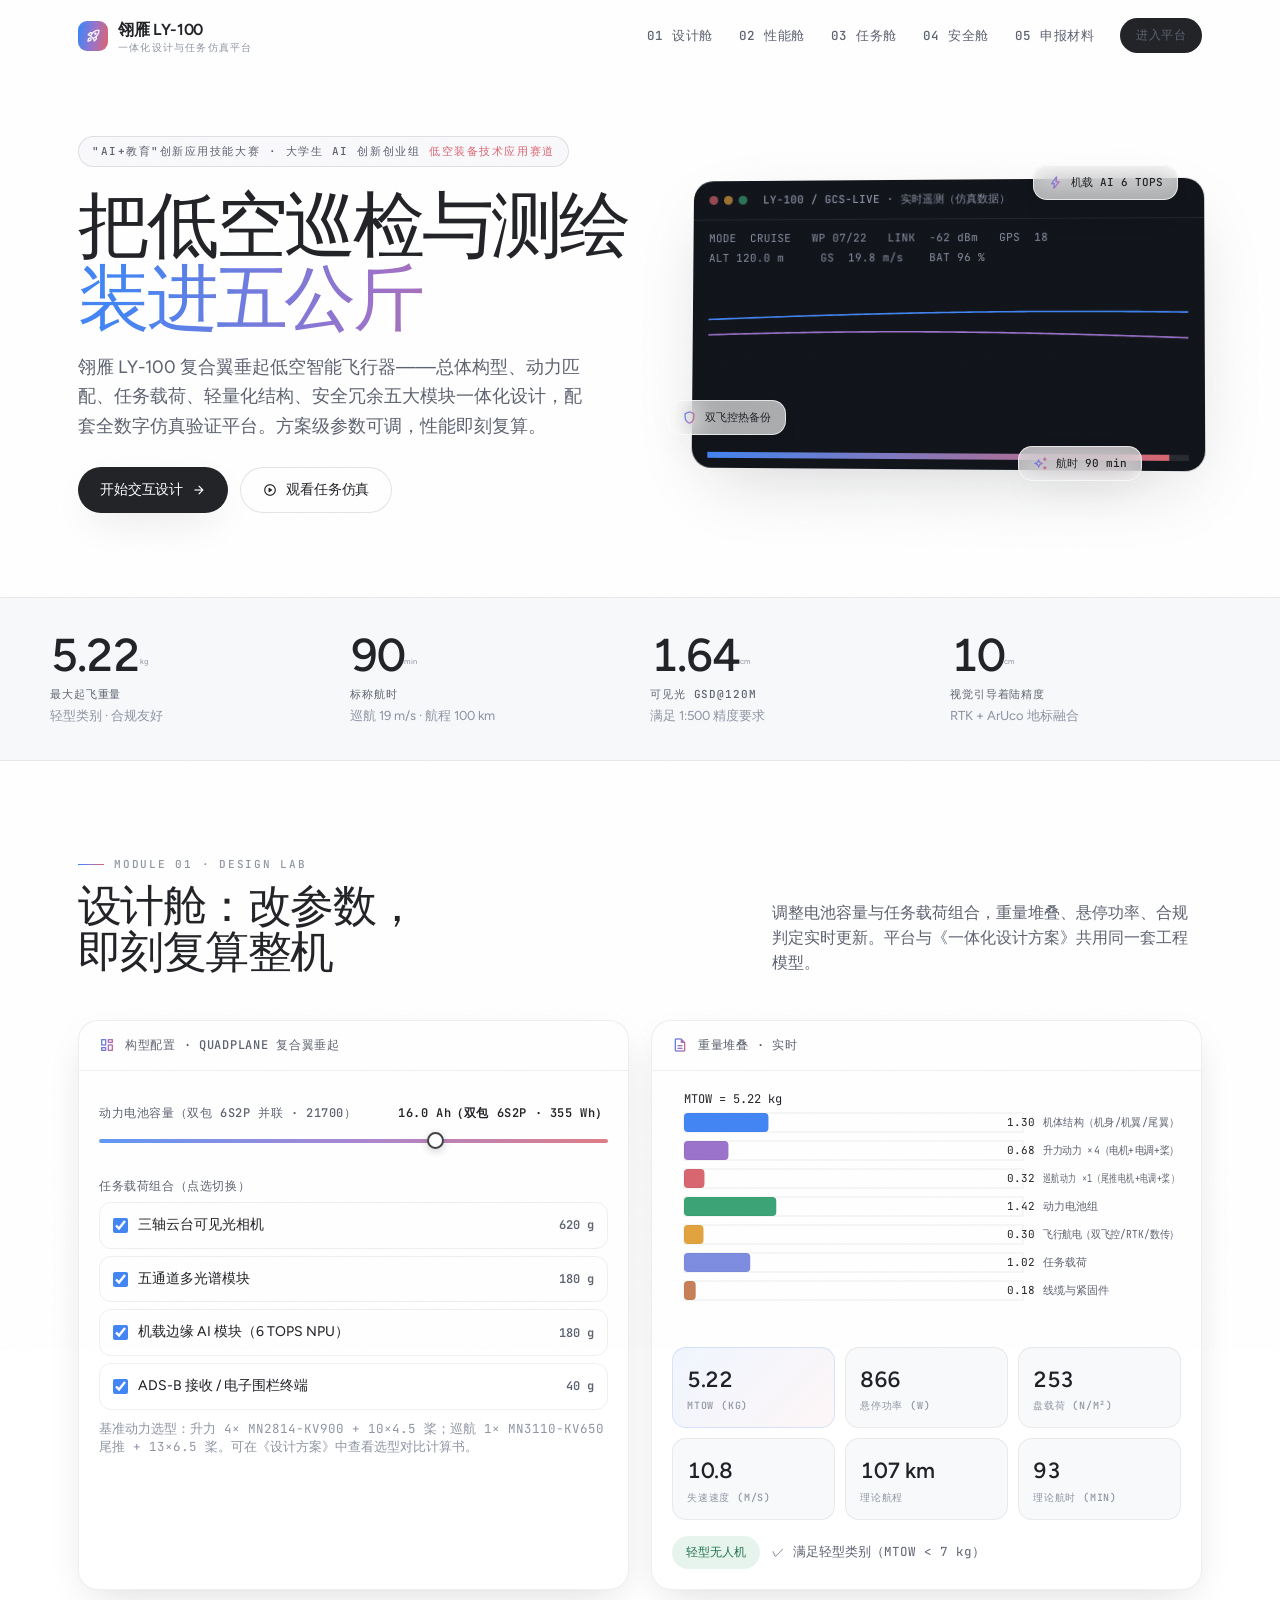
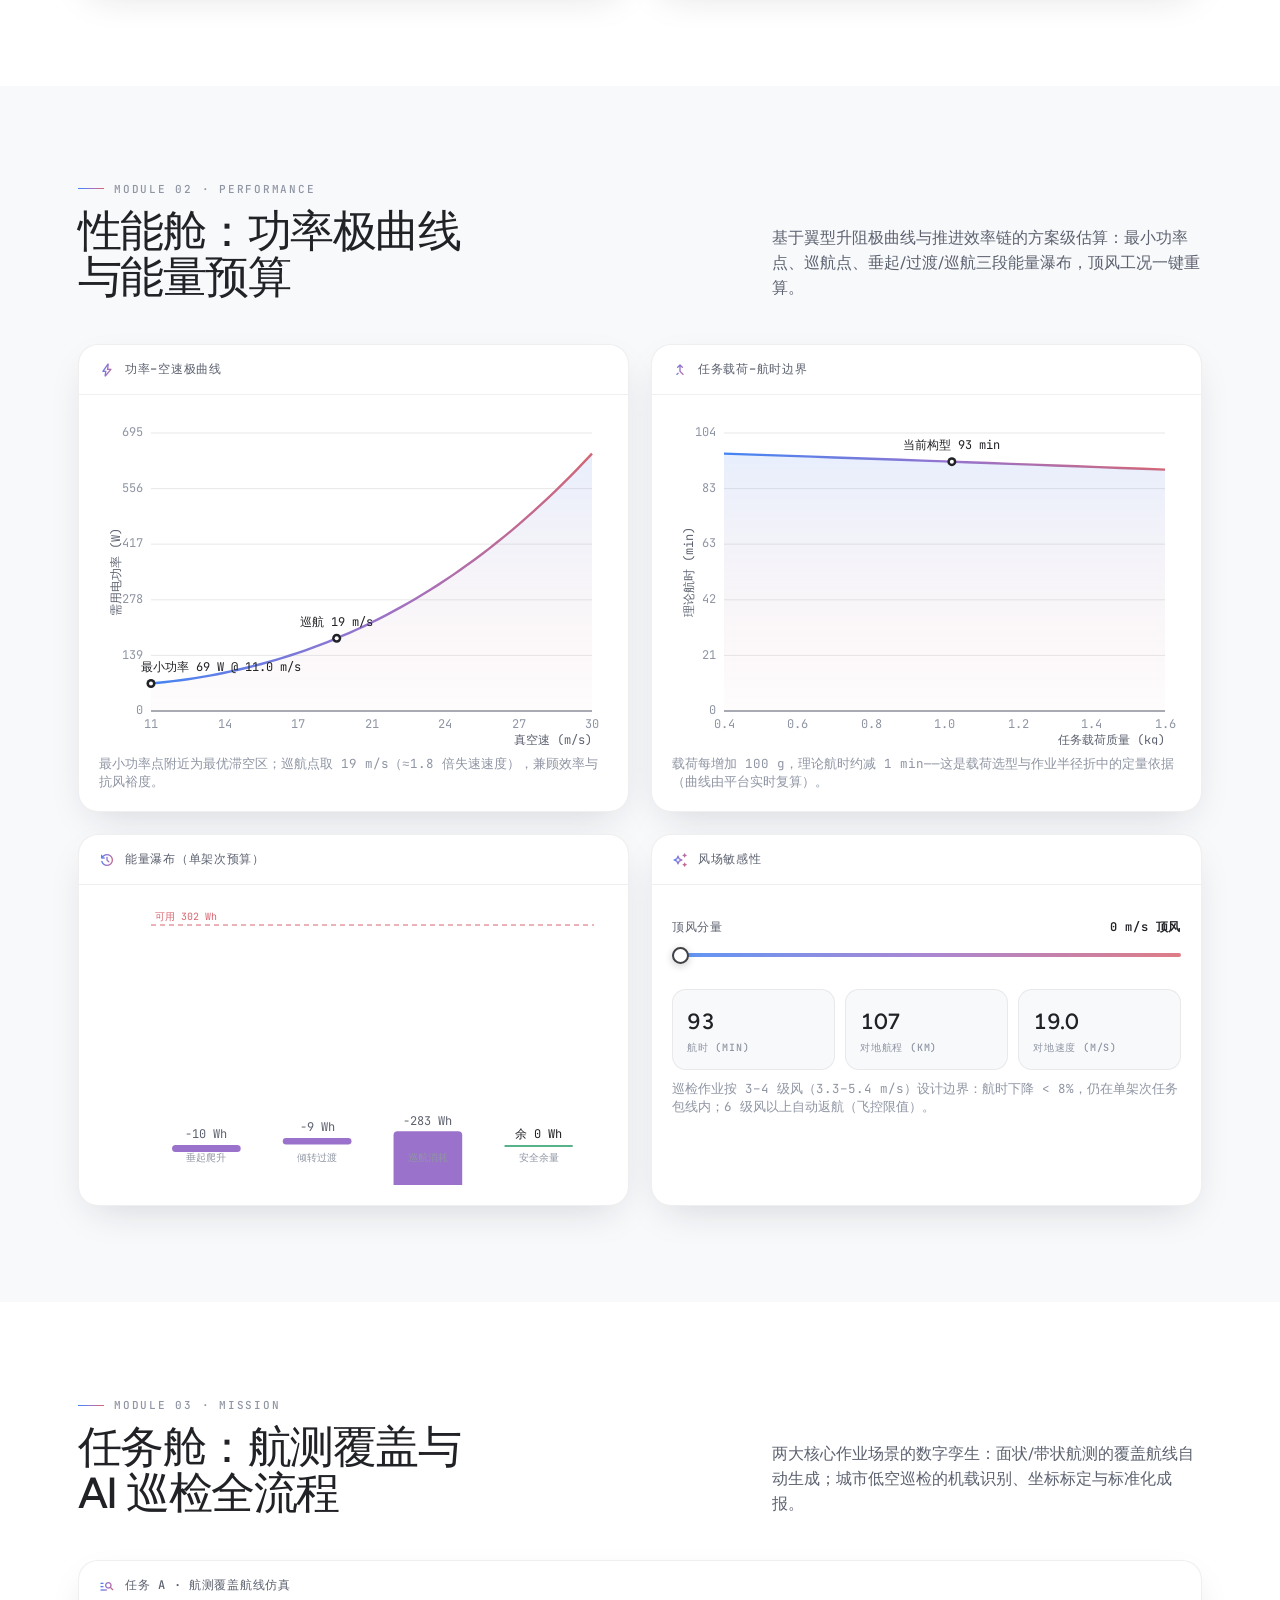
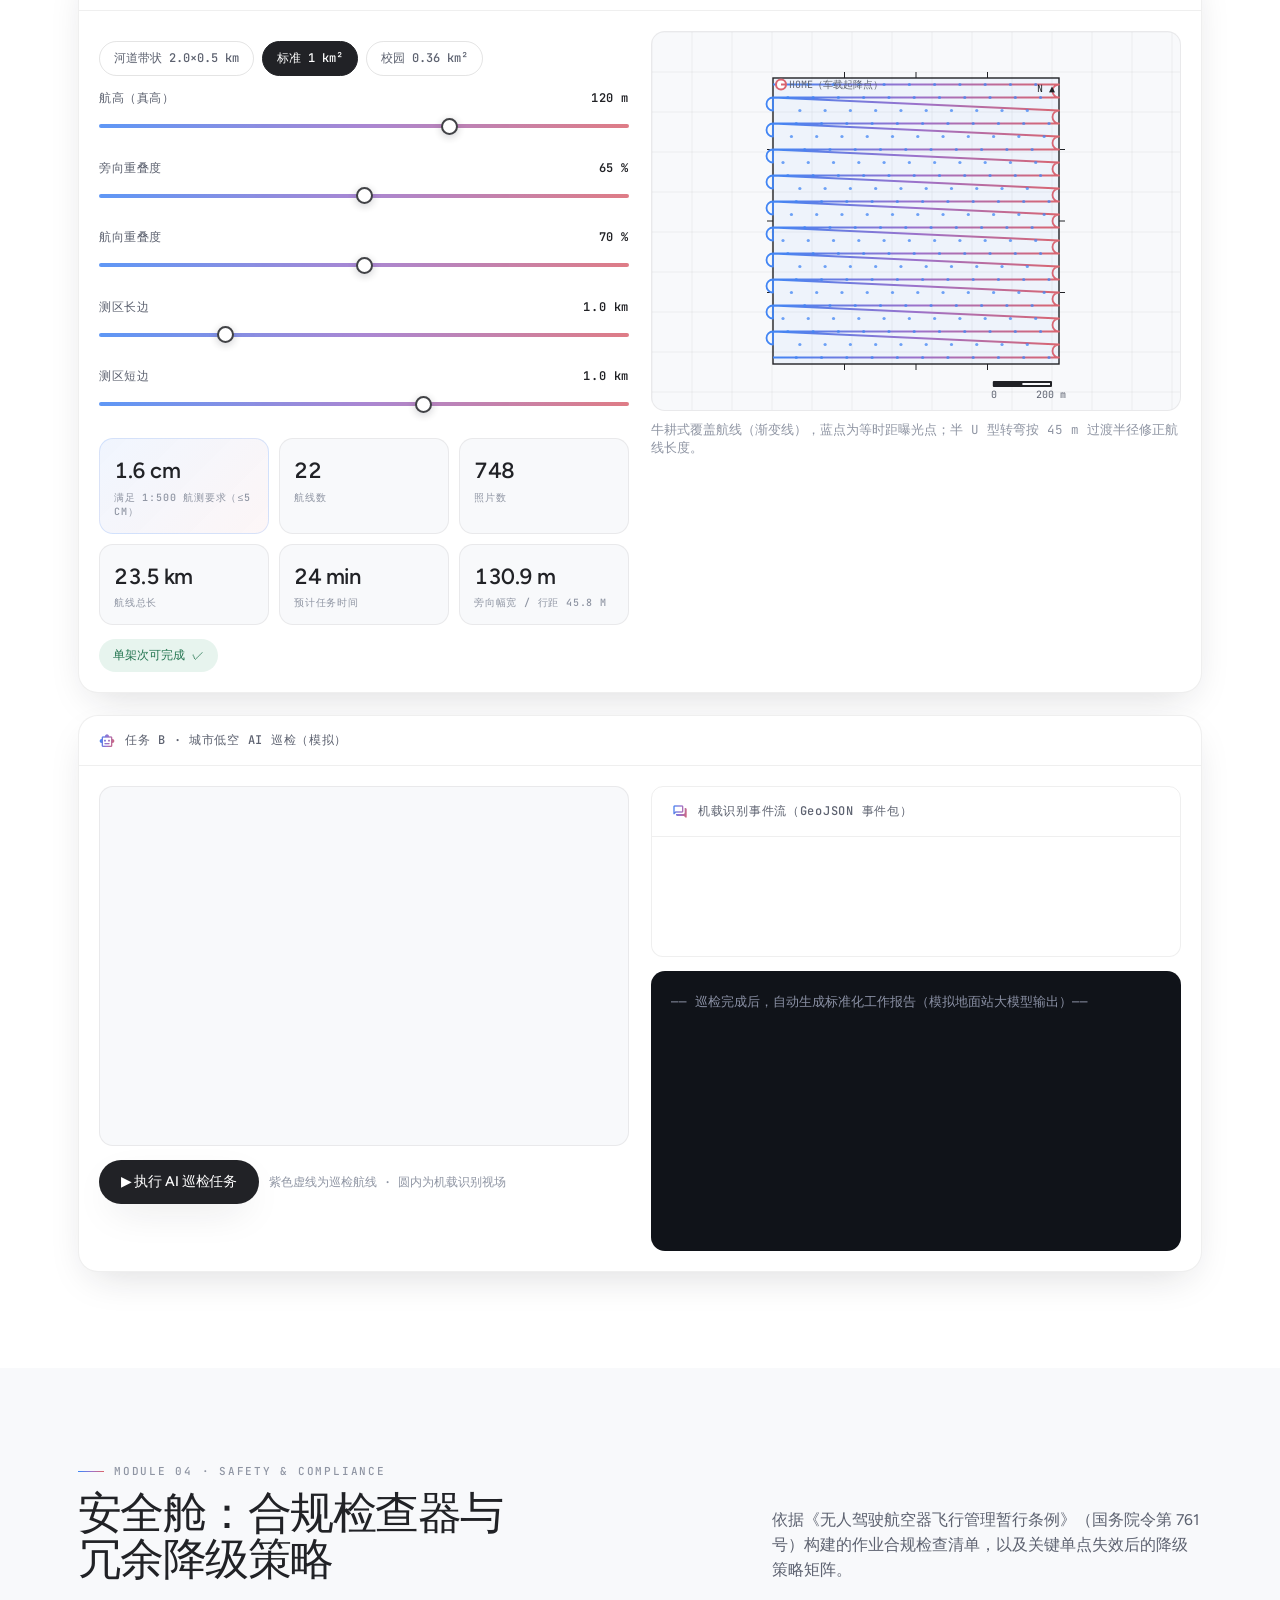
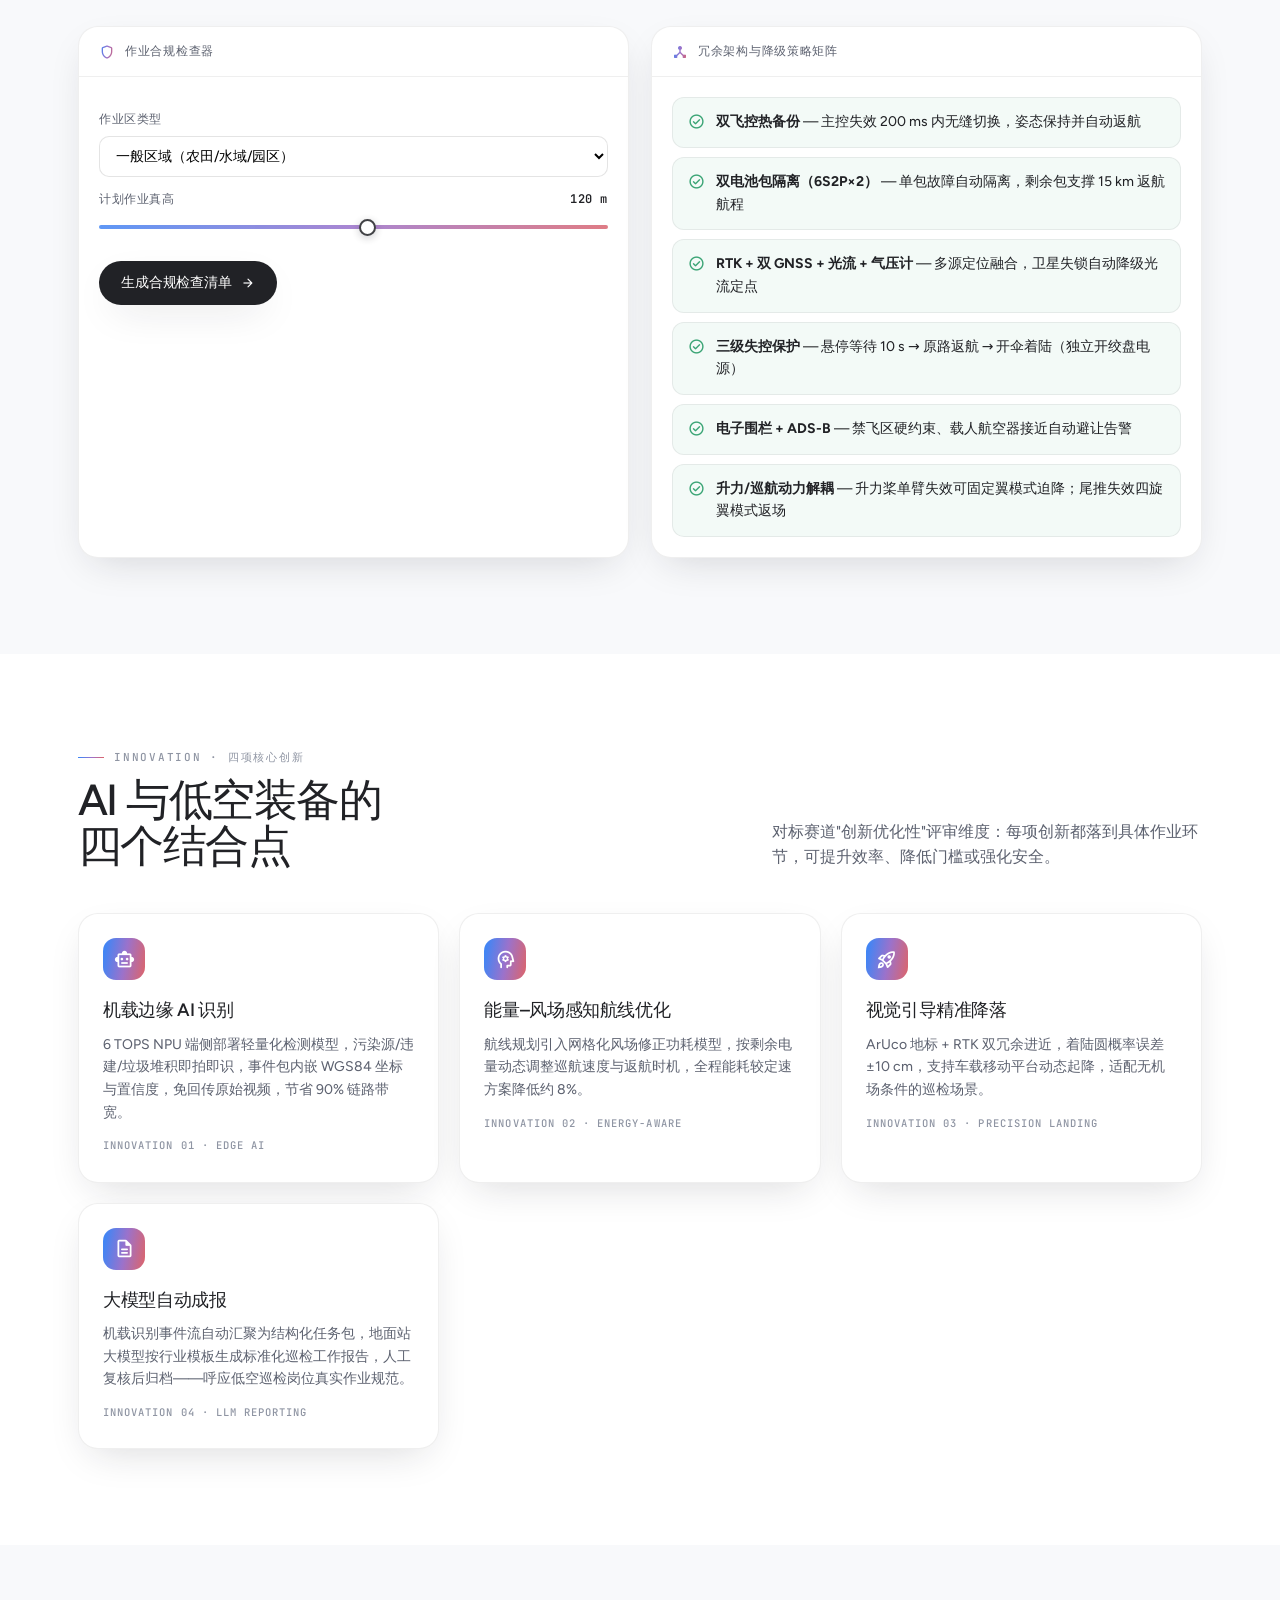
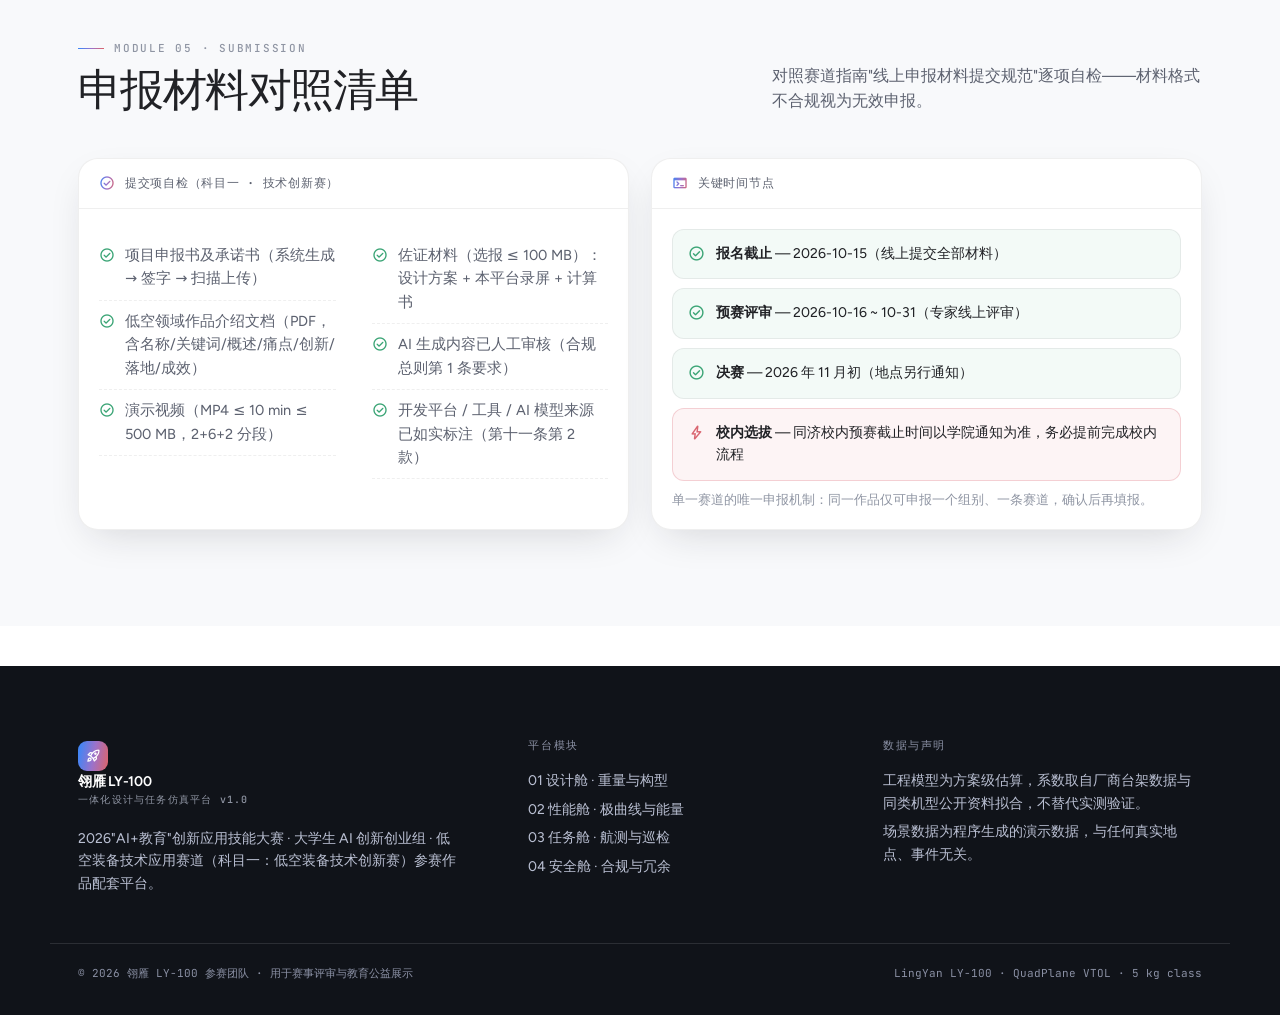
==== simulator/index.html @ 4d41b55f "翎雁 LY-100 · 低空装备技术应用赛道参赛作品包 - simulator/: 一体化设计与任务仿真平台（零依赖网页版：设计/性能/任务/安全四舱） - docs/: 一体化设计方案（12页PDF" ====
<!DOCTYPE html>
<html lang="zh-CN">
<head>
<meta charset="UTF-8">
<meta name="viewport" content="width=device-width,initial-scale=1">
<title>翎雁 LY-100 · 低空智能巡检测绘飞行器一体化设计与任务仿真平台</title>
<meta name="description" content="2026'AI+教育'创新应用技能大赛 · 大学生AI创新创业组 · 低空装备技术应用赛道 · 科目一低空装备技术创新赛参赛作品">
<link rel="stylesheet" href="assets/css/style.css">
</head>
<body>

<!-- ================= 导航 ================= -->
<header class="site-nav" id="top">
  <div class="shell nav-inner">
    <a class="brand" href="#top">
      <span class="sig sym">rocket_launch</span>
      <span>翎雁 LY-100<small>一体化设计与任务仿真平台</small></span>
    </a>
    <nav class="nav-links" id="navLinks">
      <a href="#secDesign">01 设计舱</a>
      <a href="#secPerf">02 性能舱</a>
      <a href="#secMission">03 任务舱</a>
      <a href="#secSafety">04 安全舱</a>
      <a href="#secSubmit">05 申报材料</a>
      <a class="nav-cta" href="#secDesign">进入平台</a>
    </nav>
    <button class="nav-toggle" id="navToggle">MENU</button>
  </div>
</header>

<!-- ================= HERO ================= -->
<section class="hero">
  <div class="shell hero-grid">
    <div>
      <span class="eyebrow">"AI+教育"创新应用技能大赛 · 大学生 AI 创新创业组 <b>低空装备技术应用赛道</b></span>
      <h1 class="hero-title">把低空巡检与测绘<span class="l2 grad-text">装进五公斤</span></h1>
      <p class="hero-sub">翎雁 LY-100 复合翼垂起低空智能飞行器——总体构型、动力匹配、任务载荷、轻量化结构、安全冗余五大模块一体化设计，配套全数字仿真验证平台。方案级参数可调，性能即刻复算。</p>
      <div class="hero-actions">
        <a class="btn btn-pri" href="#secDesign">开始交互设计 <span class="sym">arrow_forward</span></a>
        <a class="btn btn-sec" href="#secMission"><span class="sym">play_circle</span> 观看任务仿真</a>
      </div>
    </div>
    <div style="position:relative">
      <div class="showcase">
        <div class="showcase-bar">
          <span class="dots"><i></i><i></i><i></i></span>
          LY-100 / GCS-LIVE · 实时遥测（仿真数据）
        </div>
        <canvas id="telemetry"></canvas>
      </div>
      <div class="chips chip-a"><span class="sym">bolt</span>机载 AI 6 TOPS</div>
      <div class="chips chip-b"><span class="sym">shield</span>双飞控热备份</div>
      <div class="chips chip-c"><span class="sym">auto_awesome</span>航时 90 min</div>
    </div>
  </div>
</section>

<!-- ================= 指标条 ================= -->
<div class="stats">
  <div class="shell stats-inner">
    <div class="stat rv"><span class="num" data-count="5.22" data-dec="2">0</span><sup style="font-size:.45em;color:var(--ink-3)">kg</sup><small>最大起飞重量</small><p>轻型类别 · 合规友好</p></div>
    <div class="stat rv"><span class="num" data-count="90" data-dec="0">0</span><sup style="font-size:.45em;color:var(--ink-3)">min</sup><small>标称航时</small><p>巡航 19 m/s · 航程 100 km</p></div>
    <div class="stat rv"><span class="num" data-count="1.64" data-dec="2">0</span><sup style="font-size:.45em;color:var(--ink-3)">cm</sup><small>可见光 GSD@120m</small><p>满足 1:500 精度要求</p></div>
    <div class="stat rv"><span class="num" data-count="10" data-dec="0">0</span><sup style="font-size:.45em;color:var(--ink-3)">cm</sup><small>视觉引导着陆精度</small><p>RTK + ArUco 地标融合</p></div>
  </div>
</div>

<!-- ================= 01 设计舱 ================= -->
<section class="section" id="secDesign">
  <div class="shell">
    <div class="sec-head rv">
      <div>
        <div class="k">Module 01 · Design Lab</div>
        <h2>设计舱：改参数，<br>即刻复算整机</h2>
      </div>
      <p>调整电池容量与任务载荷组合，重量堆叠、悬停功率、合规判定实时更新。平台与《一体化设计方案》共用同一套工程模型。</p>
    </div>
    <div class="grid-2">
      <div class="panel rv">
        <div class="panel-head"><span class="sym">dashboard</span>构型配置 · QUADPLANE 复合翼垂起</div>
        <div class="panel-body">
          <div class="ctl">
            <label>动力电池容量（双包 6S2P 并联 · 21700）<b id="battCapV">16.0 Ah</b></label>
            <input type="range" id="battCap" min="8" max="20" step="0.5" value="16">
          </div>
          <label style="display:flex;justify-content:space-between;font:500 12px var(--mono);letter-spacing:.05em;color:var(--ink-2);margin:18px 0 6px">任务载荷组合（点选切换）</label>
          <ul id="loadList" style="list-style:none"></ul>
          <div class="chart-note">基准动力选型：升力 4× MN2814-KV900 + 10×4.5 桨；巡航 1× MN3110-KV650 尾推 + 13×6.5 桨。可在《设计方案》中查看选型对比计算书。</div>
        </div>
      </div>
      <div class="panel rv">
        <div class="panel-head"><span class="sym">description</span>重量堆叠 · 实时</div>
        <div class="panel-body">
          <canvas id="massBar" style="width:100%;height:240px"></canvas>
          <div class="reads" style="margin-top:16px">
            <div class="read hero-read"><b><span id="dMtow">—</span></b><small>MTOW (kg)</small></div>
            <div class="read"><b><span id="dHover">—</span></b><small>悬停功率 (W)</small></div>
            <div class="read"><b><span id="dDisc">—</span></b><small>盘载荷 (N/m²)</small></div>
            <div class="read"><b><span id="dStall">—</span></b><small>失速速度 (m/s)</small></div>
            <div class="read"><b><span id="dRange">—</span> km</b><small>理论航程</small></div>
            <div class="read"><b><span id="dEnd">—</span></b><small>理论航时 (min)</small></div>
          </div>
          <div style="margin-top:16px;display:flex;align-items:center;gap:12px;flex-wrap:wrap">
            <span class="badge ok" id="dCat"><span class="sym">check_circle</span>轻型无人机</span>
            <span id="dCompOk" style="font:400 12.5px var(--mono);color:var(--ink-2)">依据《无人驾驶航空器飞行管理暂行条例》</span>
          </div>
        </div>
      </div>
    </div>
  </div>
</section>

<!-- ================= 02 性能舱 ================= -->
<section class="section alt" id="secPerf">
  <div class="shell">
    <div class="sec-head rv">
      <div>
        <div class="k">Module 02 · Performance</div>
        <h2>性能舱：功率极曲线<br>与能量预算</h2>
      </div>
      <p>基于翼型升阻极曲线与推进效率链的方案级估算：最小功率点、巡航点、垂起/过渡/巡航三段能量瀑布，顶风工况一键重算。</p>
    </div>
    <div class="grid-2">
      <div class="panel rv">
        <div class="panel-head"><span class="sym">bolt</span>功率–空速极曲线</div>
        <div class="panel-body">
          <div class="chart-box tall"><canvas id="perfPolar"></canvas></div>
          <div class="chart-note">最小功率点附近为最优滞空区；巡航点取 19 m/s（≈1.8 倍失速速度），兼顾效率与抗风裕度。</div>
        </div>
      </div>
      <div class="panel rv">
        <div class="panel-head"><span class="sym">merge_type</span>任务载荷–航时边界</div>
        <div class="panel-body">
          <div class="chart-box tall"><canvas id="perfLoad"></canvas></div>
          <div class="chart-note">载荷每增加 100 g，理论航时约减 1 min——这是载荷选型与作业半径折中的定量依据（曲线由平台实时复算）。</div>
        </div>
      </div>
    </div>
    <div class="grid-2" style="margin-top:22px">
      <div class="panel rv">
        <div class="panel-head"><span class="sym">history</span>能量瀑布（单架次预算）</div>
        <div class="panel-body">
          <div class="chart-box"><canvas id="perfWater"></canvas></div>
        </div>
      </div>
      <div class="panel rv">
        <div class="panel-head"><span class="sym">auto_awesome</span>风场敏感性</div>
        <div class="panel-body">
          <div class="ctl">
            <label>顶风分量 <b id="windV">0 m/s 顶风</b></label>
            <input type="range" id="wind" min="0" max="10" step="1" value="0">
          </div>
          <div class="reads">
            <div class="read"><b><span id="pEnd">—</span></b><small>航时 (min)</small></div>
            <div class="read"><b><span id="pRange">—</span></b><small>对地航程 (km)</small></div>
            <div class="read"><b><span id="pGround">—</span></b><small>对地速度 (m/s)</small></div>
          </div>
          <div class="chart-note">巡检作业按 3–4 级风（3.3–5.4 m/s）设计边界：航时下降 &lt; 8%，仍在单架次任务包线内；6 级风以上自动返航（飞控限值）。</div>
        </div>
      </div>
    </div>
  </div>
</section>

<!-- ================= 03 任务舱 ================= -->
<section class="section" id="secMission">
  <div class="shell">
    <div class="sec-head rv">
      <div>
        <div class="k">Module 03 · Mission</div>
        <h2>任务舱：航测覆盖与<br>AI 巡检全流程</h2>
      </div>
      <p>两大核心作业场景的数字孪生：面状/带状航测的覆盖航线自动生成；城市低空巡检的机载识别、坐标标定与标准化成报。</p>
    </div>

    <!-- A 航测 -->
    <div class="panel rv">
      <div class="panel-head"><span class="sym">manage_search</span>任务 A · 航测覆盖航线仿真</div>
      <div class="panel-body grid-2">
        <div>
          <div class="pill-group">
            <button class="pill preset" data-p="river">河道带状 2.0×0.5 km</button>
            <button class="pill preset on" data-p="square">标准 1 km²</button>
            <button class="pill preset" data-p="campus">校园 0.36 km²</button>
          </div>
          <div class="ctl"><label>航高（真高）<b id="sAltV">120 m</b></label><input type="range" id="sAlt" min="60" max="150" step="5" value="120"></div>
          <div class="ctl"><label>旁向重叠度 <b id="sSideV">65 %</b></label><input type="range" id="sSide" min="50" max="80" step="1" value="65"></div>
          <div class="ctl"><label>航向重叠度 <b id="sFwdV">70 %</b></label><input type="range" id="sFwd" min="55" max="85" step="1" value="70"></div>
          <div class="ctl"><label>测区长边 <b id="sLenV">1.0 km</b></label><input type="range" id="sLen" min="0.4" max="3" step="0.1" value="1"></div>
          <div class="ctl"><label>测区短边 <b id="sWidV">1.0 km</b></label><input type="range" id="sWid" min="0.2" max="1.5" step="0.1" value="1"></div>
          <div class="reads">
            <div class="read hero-read"><b><span id="sGsd">—</span> cm</b><small id="sGsdNote">GSD</small></div>
            <div class="read"><b><span id="sLines">—</span></b><small>航线数</small></div>
            <div class="read"><b><span id="sPhotos">—</span></b><small>照片数</small></div>
            <div class="read"><b><span id="sPath">—</span> km</b><small>航线总长</small></div>
            <div class="read"><b><span id="sTime">—</span> min</b><small>预计任务时间</small></div>
            <div class="read"><b><span id="sSwath">—</span></b><small>旁向幅宽 / 行距 <span id="sGap"></span></small></div>
          </div>
          <div style="margin-top:14px"><span class="badge ok" id="sSortie"><span class="sym">check_circle</span>单架次可完成</span></div>
        </div>
        <div><canvas id="surveyCv" class="mission-cv"></canvas><div class="chart-note">牛耕式覆盖航线（渐变线），蓝点为等时距曝光点；半 U 型转弯按 45 m 过渡半径修正航线长度。</div></div>
      </div>
    </div>

    <!-- B 巡检 -->
    <div class="panel rv" style="margin-top:22px">
      <div class="panel-head"><span class="sym">smart_toy</span>任务 B · 城市低空 AI 巡检（模拟）</div>
      <div class="panel-body">
        <div class="grid-2">
          <div>
            <canvas id="patrolCv" class="mission-cv" style="height:360px"></canvas>
            <div style="margin-top:14px;display:flex;gap:10px;align-items:center">
              <button class="btn btn-pri" id="patrolBtn">▶ 执行 AI 巡检任务</button>
              <span style="font:400 12px var(--mono);color:var(--ink-3)">紫色虚线为巡检航线 · 圆内为机载识别视场</span>
            </div>
          </div>
          <div>
            <div class="panel-head" style="border:1px solid var(--hairline-soft);border-radius:12px 12px 0 0"><span class="sym">forum</span>机载识别事件流（GeoJSON 事件包）</div>
            <ul class="feed" id="eventFeed" style="border:1px solid var(--hairline-soft);border-top:0;border-radius:0 0 12px 12px;padding:12px;min-height:120px"></ul>
            <div class="report" id="reportBox" style="margin-top:14px"></div>
          </div>
        </div>
      </div>
    </div>
  </div>
</section>

<!-- ================= 04 安全舱 ================= -->
<section class="section alt" id="secSafety">
  <div class="shell">
    <div class="sec-head rv">
      <div>
        <div class="k">Module 04 · Safety &amp; Compliance</div>
        <h2>安全舱：合规检查器与<br>冗余降级策略</h2>
      </div>
      <p>依据《无人驾驶航空器飞行管理暂行条例》（国务院令第 761 号）构建的作业合规检查清单，以及关键单点失效后的降级策略矩阵。</p>
    </div>
    <div class="grid-2">
      <div class="panel rv">
        <div class="panel-head"><span class="sym">shield</span>作业合规检查器</div>
        <div class="panel-body">
          <div class="ctl"><label>作业区类型</label>
            <select id="safeZone">
              <option value="normal">一般区域（农田/水域/园区）</option>
              <option value="urban">城市人口密集区</option>
              <option value="airport">机场净空保护区周边</option>
            </select>
          </div>
          <div class="ctl"><label>计划作业真高 <b id="safeAltV">120 m</b></label>
            <input type="range" id="safeAlt" min="30" max="200" step="10" value="120" oninput="document.getElementById('safeAltV').textContent=this.value+' m'">
          </div>
          <button class="btn btn-pri" id="safeBtn">生成合规检查清单 <span class="sym">arrow_forward</span></button>
          <div id="safeOut" style="margin-top:18px"><ul class="check-list" id="safeList"></ul></div>
        </div>
      </div>
      <div class="panel rv">
        <div class="panel-head"><span class="sym">device_hub</span>冗余架构与降级策略矩阵</div>
        <div class="panel-body">
          <ul class="check-list">
            <li class="ok"><span class="sym">check_circle</span><span><b>双飞控热备份</b> — 主控失效 200 ms 内无缝切换，姿态保持并自动返航</span></li>
            <li class="ok"><span class="sym">check_circle</span><span><b>双电池包隔离（6S2P×2）</b> — 单包故障自动隔离，剩余包支撑 15 km 返航航程</span></li>
            <li class="ok"><span class="sym">check_circle</span><span><b>RTK + 双 GNSS + 光流 + 气压计</b> — 多源定位融合，卫星失锁自动降级光流定点</span></li>
            <li class="ok"><span class="sym">check_circle</span><span><b>三级失控保护</b> — 悬停等待 10 s → 原路返航 → 开伞着陆（独立开绞盘电源）</span></li>
            <li class="ok"><span class="sym">check_circle</span><span><b>电子围栏 + ADS-B</b> — 禁飞区硬约束、载人航空器接近自动避让告警</span></li>
            <li class="ok"><span class="sym">check_circle</span><span><b>升力/巡航动力解耦</b> — 升力桨单臂失效可固定翼模式迫降；尾推失效四旋翼模式返场</span></li>
          </ul>
        </div>
      </div>
    </div>
  </div>
</section>

<!-- ================= 方案说明 ================= -->
<section class="section" id="secAbout">
  <div class="shell">
    <div class="sec-head rv">
      <div>
        <div class="k">Innovation · 四项核心创新</div>
        <h2>AI 与低空装备的<br>四个结合点</h2>
      </div>
      <p>对标赛道"创新优化性"评审维度：每项创新都落到具体作业环节，可提升效率、降低门槛或强化安全。</p>
    </div>
    <div class="steps">
      <div class="step rv"><div class="ic"><span class="sym">smart_toy</span></div><h3>机载边缘 AI 识别</h3><p>6 TOPS NPU 端侧部署轻量化检测模型，污染源/违建/垃圾堆积即拍即识，事件包内嵌 WGS84 坐标与置信度，免回传原始视频，节省 90% 链路带宽。</p><span class="tag">Innovation 01 · Edge AI</span></div>
      <div class="step rv"><div class="ic"><span class="sym">psychology</span></div><h3>能量–风场感知航线优化</h3><p>航线规划引入网格化风场修正功耗模型，按剩余电量动态调整巡航速度与返航时机，全程能耗较定速方案降低约 8%。</p><span class="tag">Innovation 02 · Energy-Aware</span></div>
      <div class="step rv"><div class="ic"><span class="sym">rocket_launch</span></div><h3>视觉引导精准降落</h3><p>ArUco 地标 + RTK 双冗余进近，着陆圆概率误差 ±10 cm，支持车载移动平台动态起降，适配无机场条件的巡检场景。</p><span class="tag">Innovation 03 · Precision Landing</span></div>
      <div class="step rv"><div class="ic"><span class="sym">description</span></div><h3>大模型自动成报</h3><p>机载识别事件流自动汇聚为结构化任务包，地面站大模型按行业模板生成标准化巡检工作报告，人工复核后归档——呼应低空巡检岗位真实作业规范。</p><span class="tag">Innovation 04 · LLM Reporting</span></div>
    </div>
  </div>
</section>

<!-- ================= 05 申报材料 ================= -->
<section class="section alt" id="secSubmit">
  <div class="shell">
    <div class="sec-head rv">
      <div>
        <div class="k">Module 05 · Submission</div>
        <h2>申报材料对照清单</h2>
      </div>
      <p>对照赛道指南"线上申报材料提交规范"逐项自检——材料格式不合规视为无效申报。</p>
    </div>
    <div class="grid-2">
      <div class="panel rv">
        <div class="panel-head"><span class="sym">check_circle</span>提交项自检（科目一 · 技术创新赛）</div>
        <div class="panel-body">
          <ul class="sub-list">
            <li><span class="sym">check_circle</span>项目申报书及承诺书（系统生成 → 签字 → 扫描上传）</li>
            <li><span class="sym">check_circle</span>低空领域作品介绍文档（PDF，含名称/关键词/概述/痛点/创新/落地/成效）</li>
            <li><span class="sym">check_circle</span>演示视频（MP4 ≤ 10 min ≤ 500 MB，2+6+2 分段）</li>
            <li><span class="sym">check_circle</span>佐证材料（选报 ≤ 100 MB）：设计方案 + 本平台录屏 + 计算书</li>
            <li><span class="sym">check_circle</span>AI 生成内容已人工审核（合规总则第 1 条要求）</li>
            <li><span class="sym">check_circle</span>开发平台 / 工具 / AI 模型来源已如实标注（第十一条第 2 款）</li>
          </ul>
        </div>
      </div>
      <div class="panel rv">
        <div class="panel-head"><span class="sym">terminal</span>关键时间节点</div>
        <div class="panel-body">
          <ul class="check-list">
            <li class="ok"><span class="sym">check_circle</span><span><b>报名截止</b> — 2026-10-15（线上提交全部材料）</span></li>
            <li class="ok"><span class="sym">check_circle</span><span><b>预赛评审</b> — 2026-10-16 ~ 10-31（专家线上评审）</span></li>
            <li class="ok"><span class="sym">check_circle</span><span><b>决赛</b> — 2026 年 11 月初（地点另行通知）</span></li>
            <li class="bad"><span class="sym">bolt</span><span><b>校内选拔</b> — 同济校内预赛截止时间以学院通知为准，务必提前完成校内流程</span></li>
          </ul>
          <div class="chart-note">单一赛道的唯一申报机制：同一作品仅可申报一个组别、一条赛道，确认后再填报。</div>
        </div>
      </div>
    </div>
  </div>
</section>

<!-- ================= 页脚 ================= -->
<footer class="site-footer">
  <div class="shell foot-grid">
    <div>
      <a class="brand" href="#top" style="color:#fff;margin-bottom:16px"><span class="sig sym">rocket_launch</span><span>翎雁 LY-100<small>一体化设计与任务仿真平台 v1.0</small></span></a>
      <p style="margin-top:14px;max-width:380px">2026"AI+教育"创新应用技能大赛 · 大学生 AI 创新创业组 · 低空装备技术应用赛道（科目一：低空装备技术创新赛）参赛作品配套平台。</p>
    </div>
    <div>
      <h4>平台模块</h4>
      <a href="#secDesign">01 设计舱 · 重量与构型</a>
      <a href="#secPerf">02 性能舱 · 极曲线与能量</a>
      <a href="#secMission">03 任务舱 · 航测与巡检</a>
      <a href="#secSafety">04 安全舱 · 合规与冗余</a>
    </div>
    <div>
      <h4>数据与声明</h4>
      <p>工程模型为方案级估算，系数取自厂商台架数据与同类机型公开资料拟合，不替代实测验证。</p>
      <p>场景数据为程序生成的演示数据，与任何真实地点、事件无关。</p>
    </div>
  </div>
  <div class="shell foot-base">
    <span>© 2026 翎雁 LY-100 参赛团队 · 用于赛事评审与教育公益展示</span>
    <span>LingYan LY-100 · QuadPlane VTOL · 5 kg class</span>
  </div>
</footer>

<script src="assets/js/eng.js"></script>
<script src="assets/js/charts.js"></script>
<script src="assets/js/mission.js"></script>
<script src="assets/js/app.js"></script>
</body>
</html>
---- simulator/assets/css/style.css ----
/* ============================================================
   翎雁 LY-100 · 一体化设计与任务仿真平台
   风格：Antigravity 浅色（Material 3 light surfaces + Google AI 渐变）
   ============================================================ */
@font-face{font-family:"Figtree";src:url("../fonts/figtree-var.woff2") format("woff2");font-weight:300 900;font-style:normal;font-display:swap}
@font-face{font-family:"JetBrains Mono";src:url("../fonts/jetbrains-mono-var.woff2") format("woff2");font-weight:300 800;font-style:normal;font-display:swap}
@font-face{font-family:"Material Symbols Rounded";src:url("../fonts/material-symbols-rounded-subset.woff2") format("woff2");font-weight:100 700;font-style:normal;font-display:block}

:root{
  --surface-lowest:#ffffff;--surface-low:#f8f9fb;--surface-mid:#f1f3f7;--surface-high:#eaeef3;
  --bg:#fff;--bg-alt:#f8f9fb;
  --ink:#212226;--ink-2:#5d6270;--ink-3:#8f95a3;
  --hairline:rgba(33,34,38,.12);--hairline-soft:rgba(33,34,38,.07);
  --card:#fff;--card-tint:#f1f3f7;
  --glass:rgba(183,191,217,.09);
  --panel:#101319;--panel-2:#171b24;--panel-ink:#e8ebf4;--panel-mut:#8b91a5;
  --blue:#4285f4;--violet:#9b72cb;--pink:#d96570;--green:#3aa475;--amber:#e2a33c;
  --grad:linear-gradient(100deg,#4285f4 8%,#9b72cb 52%,#d96570 96%);
  --r-sm:12px;--r-md:20px;--r-lg:28px;
  --shadow-soft:0 24px 70px -24px rgba(26,28,40,.22);
  --shadow-lift:0 14px 40px -14px rgba(26,28,40,.18);
  --sans:"Figtree",system-ui,"Segoe UI Variable Display","Segoe UI",-apple-system,"PingFang SC","Microsoft YaHei UI",sans-serif;
  --mono:"JetBrains Mono","Cascadia Code",Consolas,monospace;
  --nav-h:72px;
}
*,*::before,*::after{box-sizing:border-box;margin:0;padding:0}
html{scroll-behavior:smooth;scroll-padding-top:calc(var(--nav-h) + 18px)}
body{font-family:var(--sans);font-weight:430;background:var(--bg);color:var(--ink);line-height:1.62;font-size:17px;-webkit-font-smoothing:antialiased;overflow-x:clip}
body::after{content:"";position:fixed;inset:-50%;z-index:80;pointer-events:none;
  background-image:url("data:image/svg+xml,%3Csvg xmlns='http://www.w3.org/2000/svg' width='240' height='240'%3E%3Cfilter id='n'%3E%3CfeTurbulence type='fractalNoise' baseFrequency='.85' numOctaves='2' stitchTiles='stitch'/%3E%3C/filter%3E%3Crect width='100%25' height='100%25' filter='url(%23n)'/%3E%3C/svg%3E");
  opacity:.03}
img,svg,canvas{display:block;max-width:100%}
a{color:inherit;text-decoration:none}
button{font:inherit;color:inherit;background:none;border:0;cursor:pointer}
:focus-visible{outline:2px solid var(--blue);outline-offset:3px;border-radius:6px}
::selection{background:rgba(155,114,203,.25)}
.shell{max-width:1180px;margin-inline:auto;padding-inline:28px}
.sym{font-family:"Material Symbols Rounded";font-weight:400;font-style:normal;line-height:1;letter-spacing:normal;text-transform:none;display:inline-block;white-space:nowrap;direction:ltr;font-variation-settings:'FILL' 0,'wght' 400,'GRAD' 0,'opsz' 24}
.grad-text{background:var(--grad);-webkit-background-clip:text;background-clip:text;color:transparent}

/* ---------- 导航 ---------- */
.site-nav{position:fixed;inset:0 0 auto;z-index:60;height:var(--nav-h);display:flex;align-items:center;transition:background .3s,border-color .3s,backdrop-filter .3s;border-bottom:1px solid transparent}
.site-nav.scrolled{background:rgba(255,255,255,.82);backdrop-filter:blur(18px) saturate(150%);border-bottom-color:var(--hairline-soft)}
.nav-inner{display:flex;align-items:center;justify-content:space-between;gap:20px;width:100%}
.brand{display:flex;align-items:center;gap:10px;font-weight:640;font-size:16px;letter-spacing:-.02em}
.brand .sig{width:30px;height:30px;border-radius:9px;background:var(--grad);display:grid;place-items:center;color:#fff;font-size:15px}
.brand small{font:500 10px var(--mono);color:var(--ink-3);letter-spacing:.12em;display:block;line-height:1.2}
.nav-links{display:flex;align-items:center;gap:26px;font:500 12.5px var(--mono);letter-spacing:.04em}
.nav-links a{color:var(--ink-2);transition:color .2s}
.nav-links a:hover{color:var(--ink)}
.nav-cta{padding:9px 16px;border-radius:999px;background:var(--ink);color:#fff;font:500 12px var(--mono)}
.nav-cta:hover{background:#000}
.nav-toggle{display:none;font:500 12px var(--mono);color:var(--ink-2)}

/* ---------- Hero ---------- */
.hero{position:relative;padding:calc(var(--nav-h) + 64px) 0 40px;overflow:clip}
.hero-grid{display:grid;grid-template-columns:1.05fr .95fr;gap:44px;align-items:center}
.eyebrow{display:inline-flex;align-items:center;gap:9px;font:500 11px var(--mono);letter-spacing:.14em;text-transform:uppercase;color:var(--ink-2);padding:7px 13px;border:1px solid var(--hairline);border-radius:999px;background:var(--glass)}
.eyebrow b{color:var(--pink);font-weight:500}
h1.hero-title{font-size:clamp(44px,5.6vw,74px);line-height:1.02;font-weight:520;letter-spacing:-.045em;margin:22px 0 18px}
h1.hero-title .l2{display:block}
.hero-sub{font-size:18px;color:var(--ink-2);max-width:520px}
.hero-actions{display:flex;gap:12px;margin-top:26px;flex-wrap:wrap}
.btn{display:inline-flex;align-items:center;gap:9px;padding:13px 22px;border-radius:999px;font:520 14px var(--sans);letter-spacing:-.01em;transition:transform .16s,box-shadow .2s,background .2s}
.btn:active{transform:scale(.97)}
.btn-pri{background:var(--ink);color:#fff;box-shadow:var(--shadow-lift)}
.btn-pri:hover{background:#000;transform:translateY(-1px)}
.btn-sec{border:1px solid var(--hairline);background:var(--card)}
.btn-sec:hover{background:var(--card-tint)}

/* 深色控制台窗 */
.showcase{position:relative;border-radius:var(--r-md);background:var(--panel);color:var(--panel-ink);box-shadow:var(--shadow-soft);overflow:hidden;transform:perspective(1400px) rotateY(-4deg) rotateX(2deg);transition:transform .5s}
.showcase:hover{transform:perspective(1400px) rotateY(-1deg) rotateX(0)}
.showcase-bar{display:flex;align-items:center;gap:8px;padding:12px 16px;border-bottom:1px solid rgba(232,235,244,.08);font:500 11px var(--mono);color:var(--panel-mut)}
.showcase-bar .dots{display:flex;gap:6px;margin-right:8px}
.showcase-bar .dots i{width:9px;height:9px;border-radius:50%;background:#3a4050}
.showcase-bar .dots i:first-child{background:#d96570aa}.showcase-bar .dots i:nth-child(2){background:#e2a33caa}.showcase-bar .dots i:nth-child(3){background:#3aa475aa}
#telemetry{width:100%;height:250px}
.chips{position:absolute;display:flex;align-items:center;gap:8px;padding:9px 14px;border-radius:14px;background:rgba(255,255,255,.65);backdrop-filter:blur(14px);border:1px solid rgba(255,255,255,.7);box-shadow:var(--shadow-lift);font:500 11px var(--mono);animation:float 6s ease-in-out infinite;animation-delay:var(--d,0s)}
.chips .sym{font-size:15px;background:var(--grad);-webkit-background-clip:text;background-clip:text;color:transparent}
.chip-a{top:-14px;right:24px}.chip-b{bottom:34px;left:-22px}.chip-c{bottom:-12px;right:60px;animation-delay:1.4s}
@keyframes float{0%,100%{transform:translateY(0)}50%{transform:translateY(-8px)}}

/* ---------- 指标条 ---------- */
.stats{border-block:1px solid var(--hairline-soft);background:var(--bg-alt);margin-top:44px}
.stats-inner{display:grid;grid-template-columns:repeat(4,1fr);gap:20px;padding:34px 0}
.stat .num{font-size:clamp(34px,3.6vw,50px);font-weight:540;letter-spacing:-.04em;line-height:1;font-variant-numeric:tabular-nums}
.stat .num sup{font-size:.4em;color:var(--ink-3);font-weight:500;margin-left:2px}
.stat small{display:block;margin-top:8px;font:500 11px var(--mono);letter-spacing:.08em;color:var(--ink-2);text-transform:uppercase}
.stat p{font-size:13px;color:var(--ink-3);margin-top:3px}

/* ---------- 分节 ---------- */
.section{padding:96px 0}
.section.alt{background:var(--bg-alt)}
.sec-head{display:flex;align-items:end;justify-content:space-between;gap:24px;margin-bottom:44px}
.sec-head .k{font:500 11px var(--mono);letter-spacing:.16em;color:var(--ink-3);text-transform:uppercase;display:flex;align-items:center;gap:10px}
.sec-head .k:before{content:"";width:26px;height:1px;background:var(--grad)}
.sec-head h2{font-size:clamp(30px,3.4vw,44px);font-weight:520;letter-spacing:-.035em;line-height:1.06;margin-top:12px}
.sec-head p{max-width:430px;color:var(--ink-2);font-size:15.5px}

/* ---------- 卡片与面板 ---------- */
.panel{background:var(--card);border:1px solid var(--hairline-soft);border-radius:var(--r-md);box-shadow:var(--shadow-lift);overflow:hidden}
.panel-head{display:flex;align-items:center;gap:10px;padding:16px 20px;border-bottom:1px solid var(--hairline-soft);font:500 12px var(--mono);letter-spacing:.06em;color:var(--ink-2)}
.panel-head .sym{font-size:16px;background:var(--grad);-webkit-background-clip:text;background-clip:text;color:transparent}
.panel-body{padding:20px}
.grid-2{display:grid;grid-template-columns:1fr 1fr;gap:22px}
.grid-3{display:grid;grid-template-columns:repeat(3,1fr);gap:22px}

/* 控件 */
.ctl{margin:14px 0}
.ctl label{display:flex;justify-content:space-between;font:500 12px var(--mono);letter-spacing:.05em;color:var(--ink-2);margin-bottom:8px}
.ctl label b{color:var(--ink);font-weight:600}
input[type=range]{width:100%;height:22px;-webkit-appearance:none;background:none}
input[type=range]::-webkit-slider-runnable-track{height:4px;border-radius:2px;background:linear-gradient(90deg,var(--blue),var(--violet),var(--pink));opacity:.85}
input[type=range]::-webkit-slider-thumb{-webkit-appearance:none;width:17px;height:17px;border-radius:50%;background:#fff;border:2px solid var(--ink);margin-top:-6.5px;box-shadow:0 2px 8px rgba(26,28,40,.25);cursor:grab}
input[type=range]::-moz-range-track{height:4px;border-radius:2px;background:var(--grad)}
input[type=range]::-moz-range-thumb{width:15px;height:15px;border-radius:50%;background:#fff;border:2px solid var(--ink)}
.chk{display:flex;align-items:center;gap:10px;padding:11px 13px;border:1px solid var(--hairline-soft);border-radius:12px;margin:7px 0;cursor:pointer;font-size:14px;transition:background .2s,border-color .2s}
.chk:hover{background:var(--card-tint)}
.chk input{accent-color:var(--blue);width:15px;height:15px}
.chk b{margin-left:auto;font:600 12px var(--mono);color:var(--ink-2)}
select,input[type=number]{width:100%;padding:10px 12px;border:1px solid var(--hairline);border-radius:10px;background:var(--card);font:inherit;font-size:14px}
.pill-group{display:flex;gap:8px;flex-wrap:wrap;margin:10px 0}
.pill{padding:8px 14px;border:1px solid var(--hairline);border-radius:999px;font:500 12px var(--mono);color:var(--ink-2);transition:all .2s}
.pill:hover{border-color:var(--ink-2)}
.pill.on{background:var(--ink);color:#fff;border-color:var(--ink)}

/* 读数网格 */
.reads{display:grid;grid-template-columns:repeat(3,1fr);gap:10px}
.read{padding:14px;border-radius:14px;background:var(--bg-alt);border:1px solid var(--hairline-soft)}
.read b{font-size:22px;font-weight:560;letter-spacing:-.02em;font-variant-numeric:tabular-nums}
.read small{display:block;font:500 10px var(--mono);letter-spacing:.08em;color:var(--ink-3);text-transform:uppercase;margin-top:2px}
.read.hero-read{background:linear-gradient(135deg,rgba(66,133,244,.08),rgba(217,101,112,.06));border-color:rgba(66,133,244,.18)}
.badge{display:inline-flex;align-items:center;gap:7px;padding:8px 14px;border-radius:999px;font:500 12px var(--mono)}
.badge.ok{background:rgba(58,164,117,.12);color:#22744f}
.badge.warn{background:rgba(226,163,60,.15);color:#9c6a14}
.badge .sym{font-size:15px}

/* 图表容器 */
.chart-box{position:relative}
.chart-box canvas{width:100%;height:280px}
.chart-box.tall canvas{height:330px}
.chart-note{font:400 12.5px var(--mono);color:var(--ink-3);margin-top:10px}

/* 任务舱画布 */
.mission-cv{width:100%;height:380px;border-radius:14px;border:1px solid var(--hairline-soft);background:var(--bg-alt)}

/* 事件流 */
.feed{list-style:none;max-height:230px;overflow:auto;display:flex;flex-direction:column;gap:8px}
.feed li{display:flex;gap:11px;align-items:flex-start;padding:11px 13px;border:1px solid var(--hairline-soft);border-radius:12px;background:var(--card);animation:pop .4s cubic-bezier(.2,1.4,.4,1)}
.feed .dot{width:9px;height:9px;border-radius:3px;margin-top:6px;flex:none}
.feed b{font-size:13.5px;font-weight:560}
.feed small{display:block;font:400 11px var(--mono);color:var(--ink-3);margin-top:2px}
@keyframes pop{from{opacity:0;transform:translateY(-6px) scale(.97)}to{opacity:1;transform:none}}

/* 报告终端 */
.report{background:var(--panel);color:var(--panel-ink);border-radius:14px;padding:20px;font:400 12.5px/1.75 var(--mono);white-space:pre-wrap;min-height:280px;max-height:380px;overflow:auto}
.report:empty::before{content:"—— 巡检完成后，自动生成标准化工作报告（模拟地面站大模型输出）——";color:var(--panel-mut)}

/* 合规清单 */
.check-list{list-style:none;display:flex;flex-direction:column;gap:9px}
.check-list li{display:flex;gap:11px;align-items:flex-start;padding:13px 15px;border-radius:12px;border:1px solid var(--hairline-soft);font-size:14px}
.check-list li .sym{font-size:17px;margin-top:2px;flex:none}
.check-list li.ok{background:rgba(58,164,117,.06)}
.check-list li.ok .sym{color:var(--green)}
.check-list li.bad{background:rgba(217,101,112,.07)}
.check-list li.bad .sym{color:var(--pink)}
.check-list li.bad{border-color:rgba(217,101,112,.25)}
#safeOut{display:none}#safeOut.show{display:block}

/* 步骤 / 清单卡 */
.steps{display:grid;grid-template-columns:repeat(3,1fr);gap:20px}
.step{padding:24px;border:1px solid var(--hairline-soft);border-radius:var(--r-md);background:var(--card);box-shadow:var(--shadow-lift)}
.step .ic{width:42px;height:42px;border-radius:13px;display:grid;place-items:center;background:var(--grad);color:#fff;margin-bottom:16px}
.step .ic .sym{font-size:21px}
.step h3{font-size:18px;font-weight:580;letter-spacing:-.02em;margin-bottom:8px}
.step p{font-size:14px;color:var(--ink-2)}
.step .tag{display:inline-block;margin-top:14px;font:500 10.5px var(--mono);letter-spacing:.1em;color:var(--ink-3);text-transform:uppercase}

/* 提交清单 */
.sub-list{columns:2;column-gap:36px;margin-top:6px}
.sub-list li{break-inside:avoid;list-style:none;display:flex;gap:10px;padding:9px 0;font-size:14.5px;color:var(--ink-2);border-bottom:1px dashed var(--hairline-soft)}
.sub-list .sym{font-size:16px;color:var(--green);flex:none;margin-top:3px}

/* ---------- 页脚 ---------- */
.site-footer{background:var(--panel);color:var(--panel-ink);padding:72px 0 34px;margin-top:40px}
.foot-grid{display:grid;grid-template-columns:1.3fr 1fr 1fr;gap:36px}
.foot-grid h4{font:500 11px var(--mono);letter-spacing:.14em;text-transform:uppercase;color:var(--panel-mut);margin-bottom:14px}
.foot-grid p,.foot-grid a{font-size:14px;color:#b9bfd2;display:block;padding:3px 0}
.foot-grid a:hover{color:#fff}
.foot-base{display:flex;justify-content:space-between;gap:16px;flex-wrap:wrap;border-top:1px solid rgba(232,235,244,.12);margin-top:44px;padding-top:22px;font:400 11px var(--mono);color:var(--panel-mut)}

/* ---------- 显现动效 ---------- */
.rv{opacity:0;transform:translateY(22px);transition:opacity .7s cubic-bezier(.16,1,.3,1),transform .7s cubic-bezier(.16,1,.3,1)}
.rv.in{opacity:1;transform:none}
@media(prefers-reduced-motion:reduce){
  html{scroll-behavior:auto}
  *,*::before,*::after{animation-duration:.01ms!important;transition-duration:.01ms!important}
  .rv{opacity:1;transform:none}
}

/* ---------- 响应式 ---------- */
@media(max-width:960px){
  .hero-grid{grid-template-columns:1fr}
  .showcase{transform:none}
  .stats-inner{grid-template-columns:repeat(2,1fr)}
  .grid-2,.grid-3,.steps{grid-template-columns:1fr}
  .foot-grid{grid-template-columns:1fr}
  .sub-list{columns:1}
  .nav-links{display:none}
  .nav-toggle{display:block}
  .nav-links.open{display:flex;position:fixed;top:var(--nav-h);left:16px;right:16px;flex-direction:column;align-items:flex-start;gap:16px;background:rgba(255,255,255,.97);border:1px solid var(--hairline-soft);border-radius:16px;padding:22px;box-shadow:var(--shadow-soft);backdrop-filter:blur(18px)}
  .chips{display:none}
}
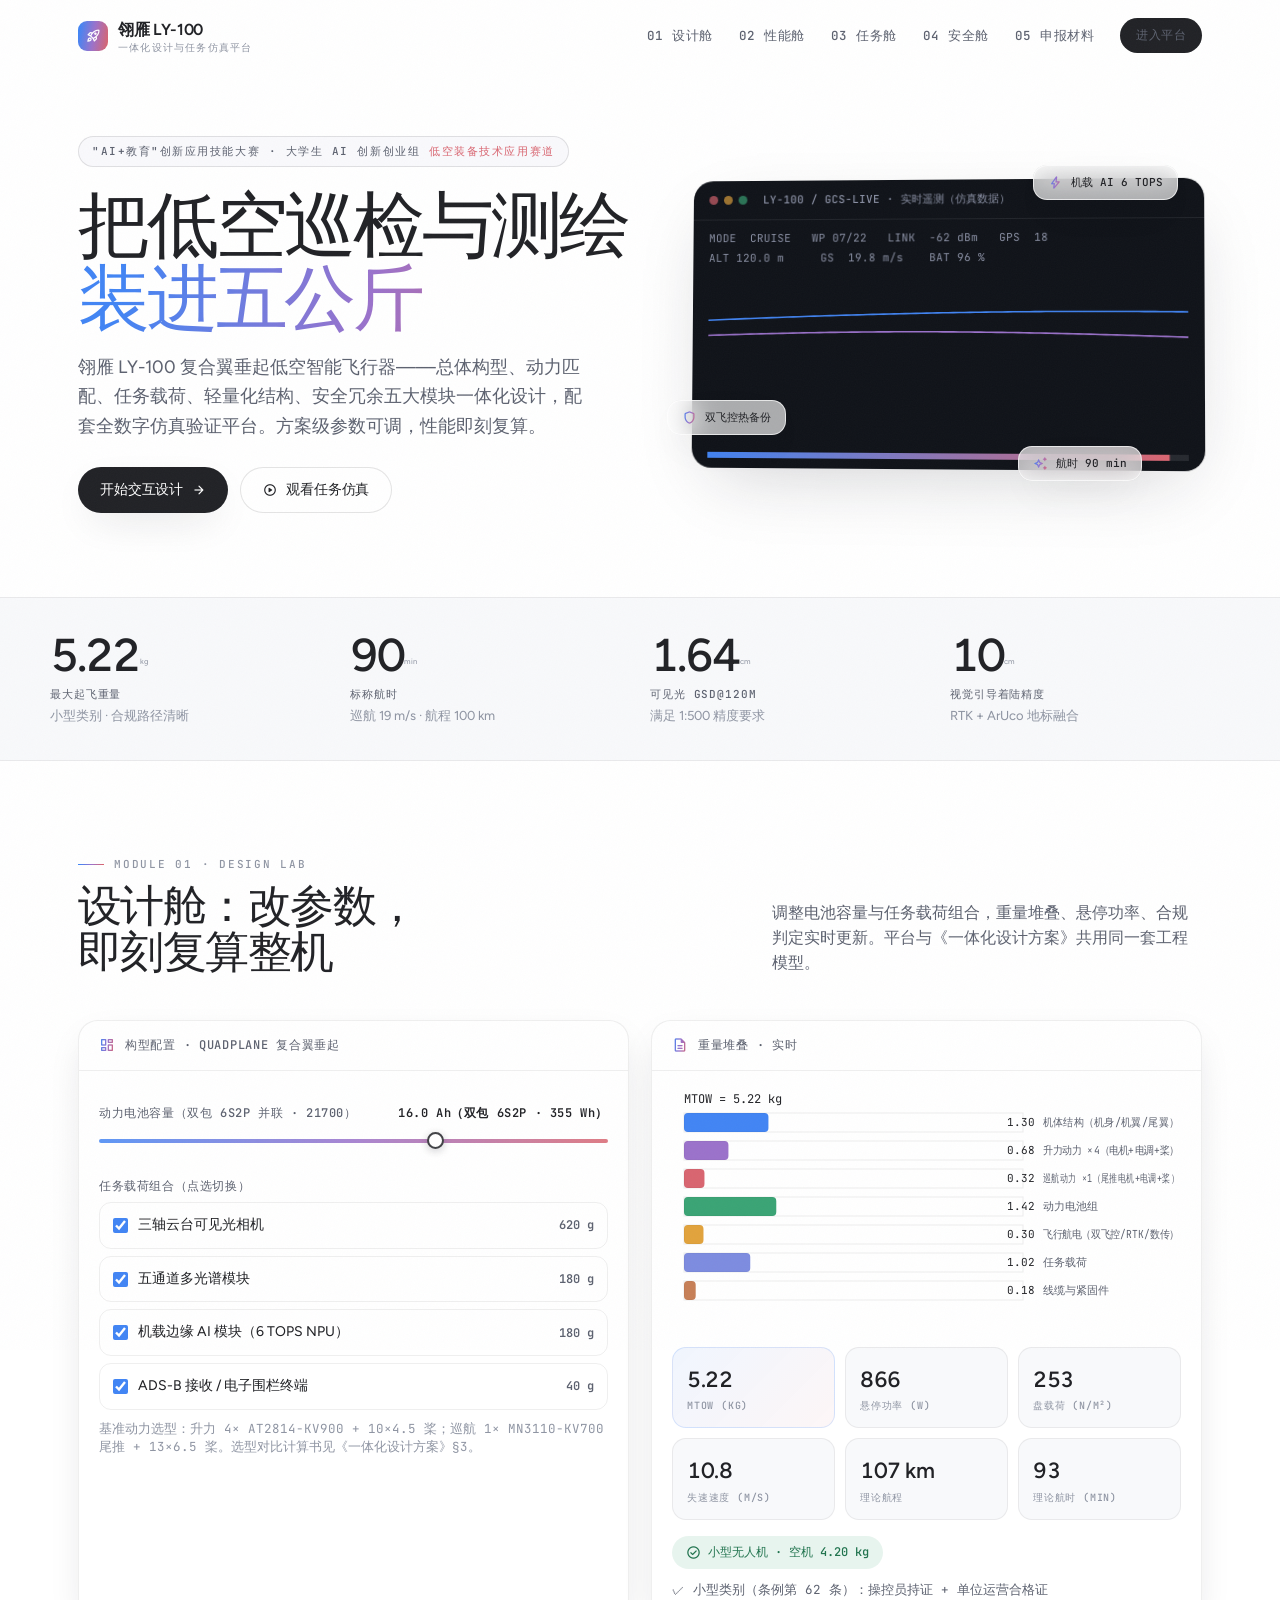
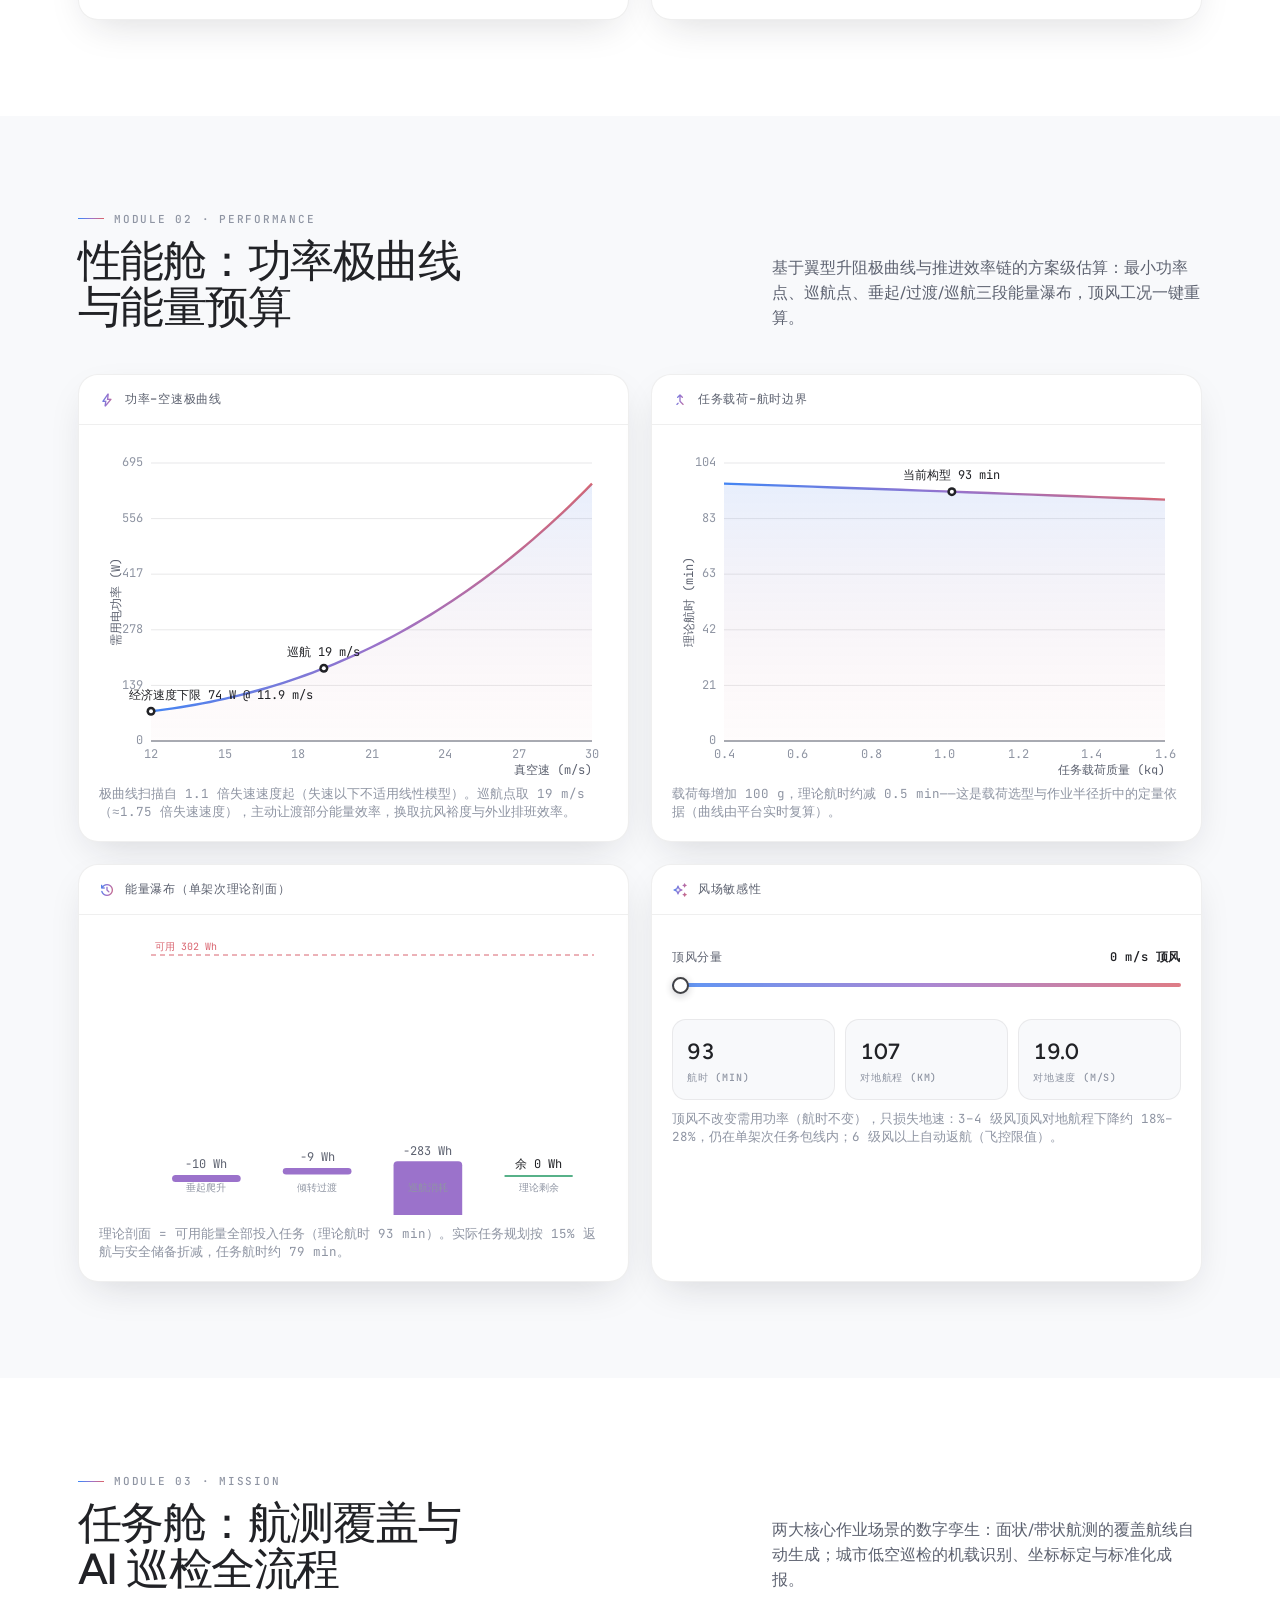
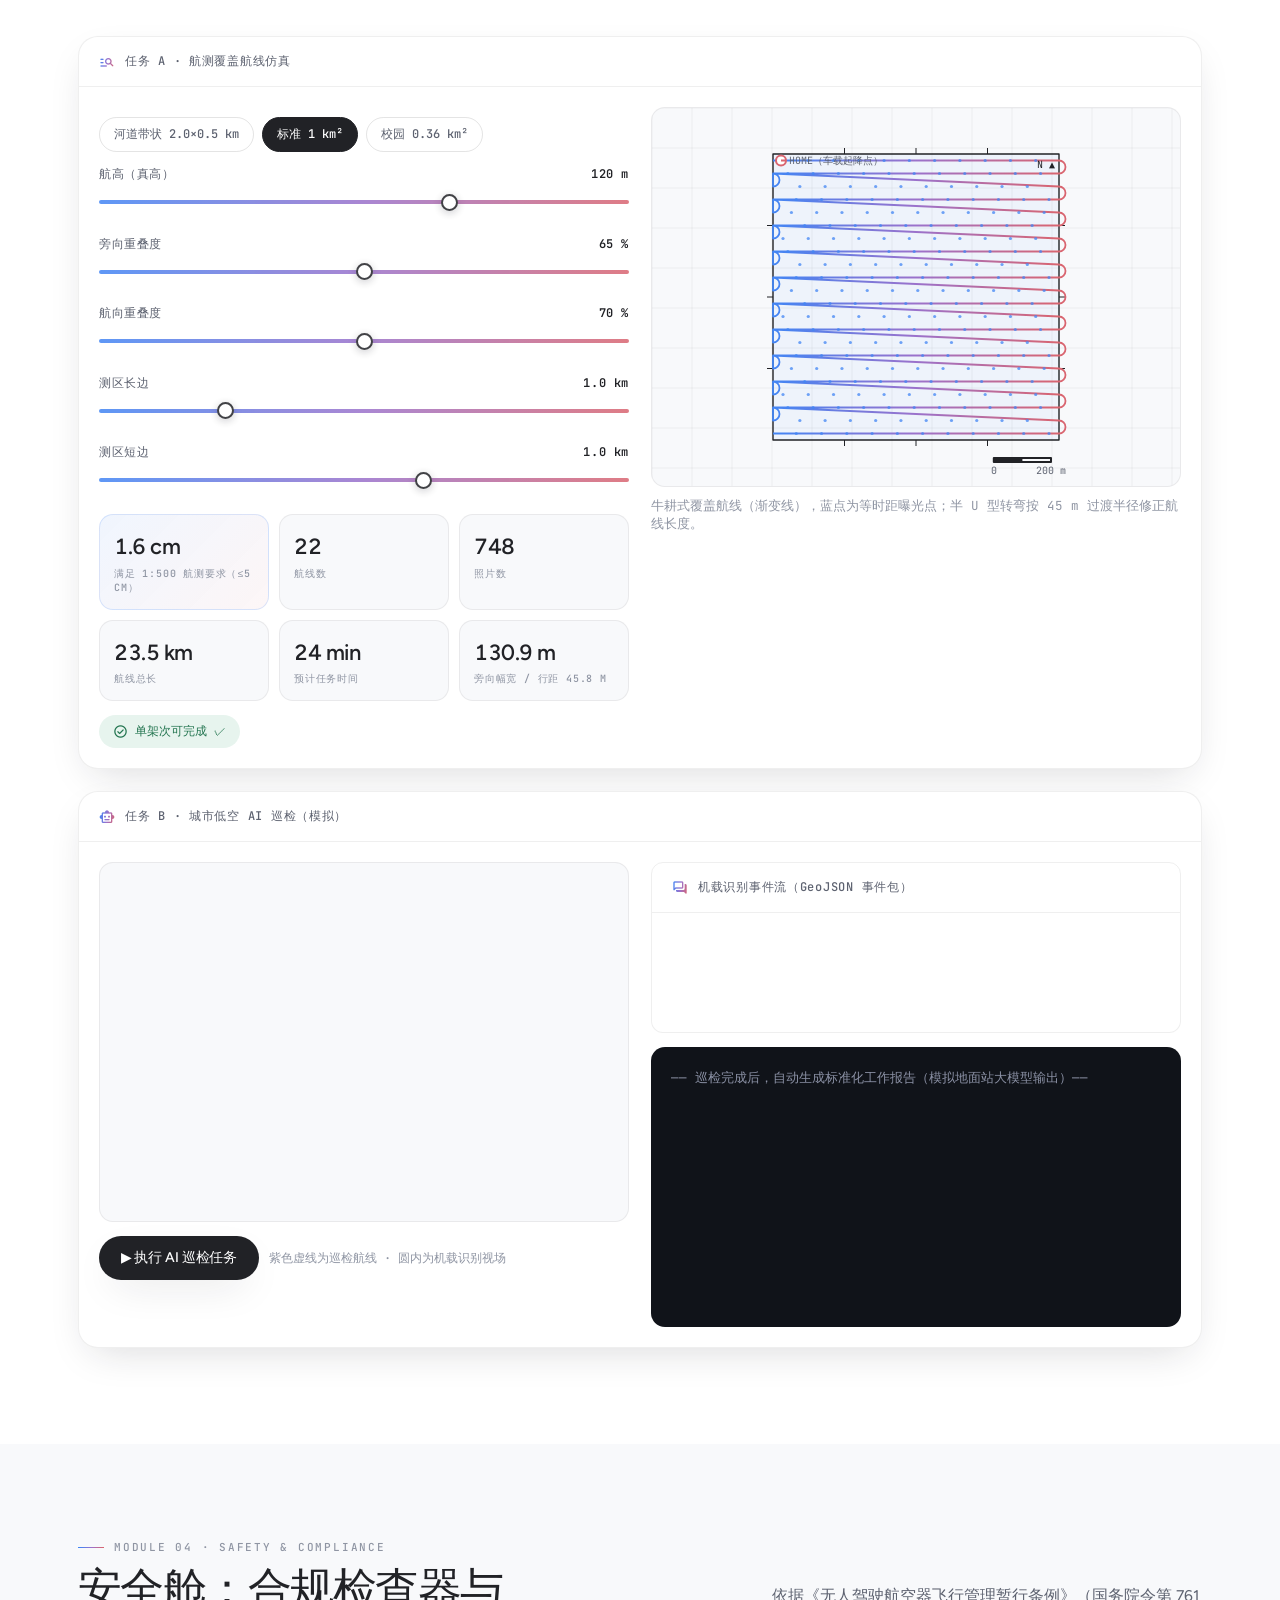
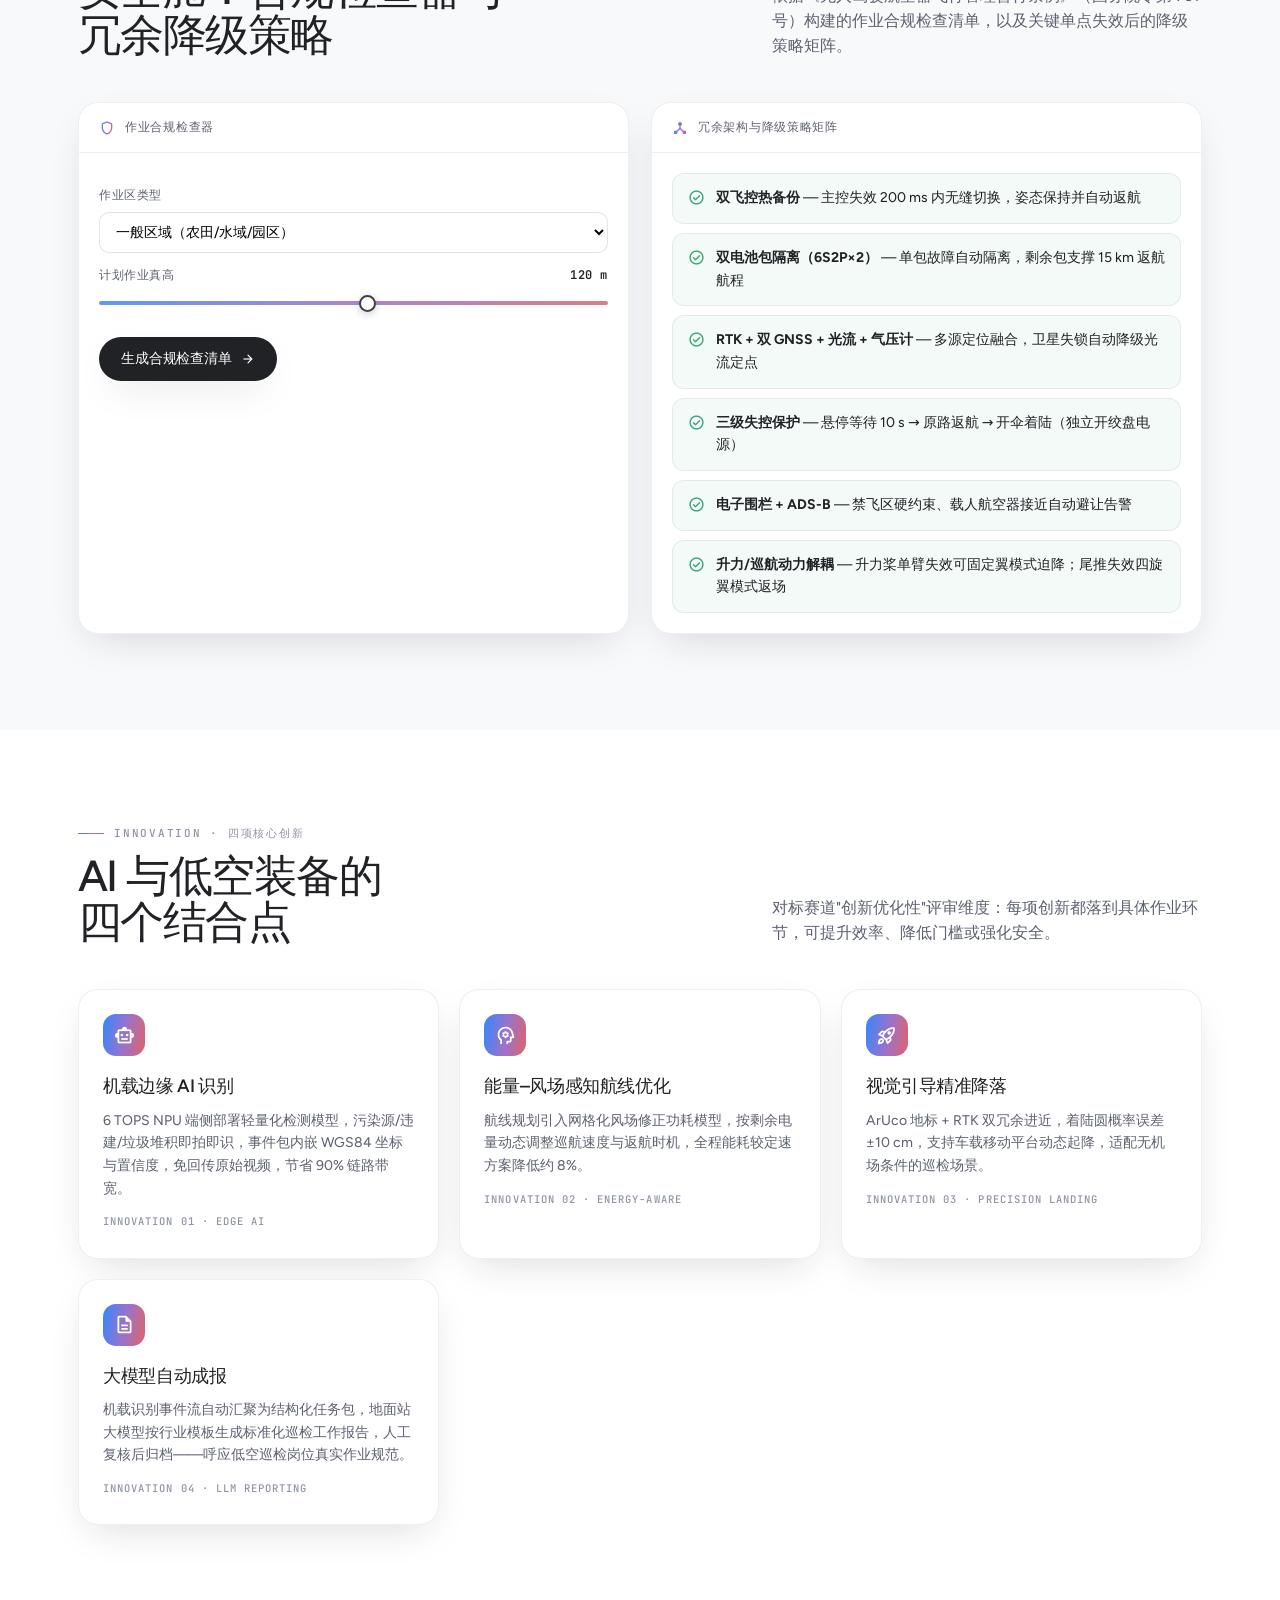
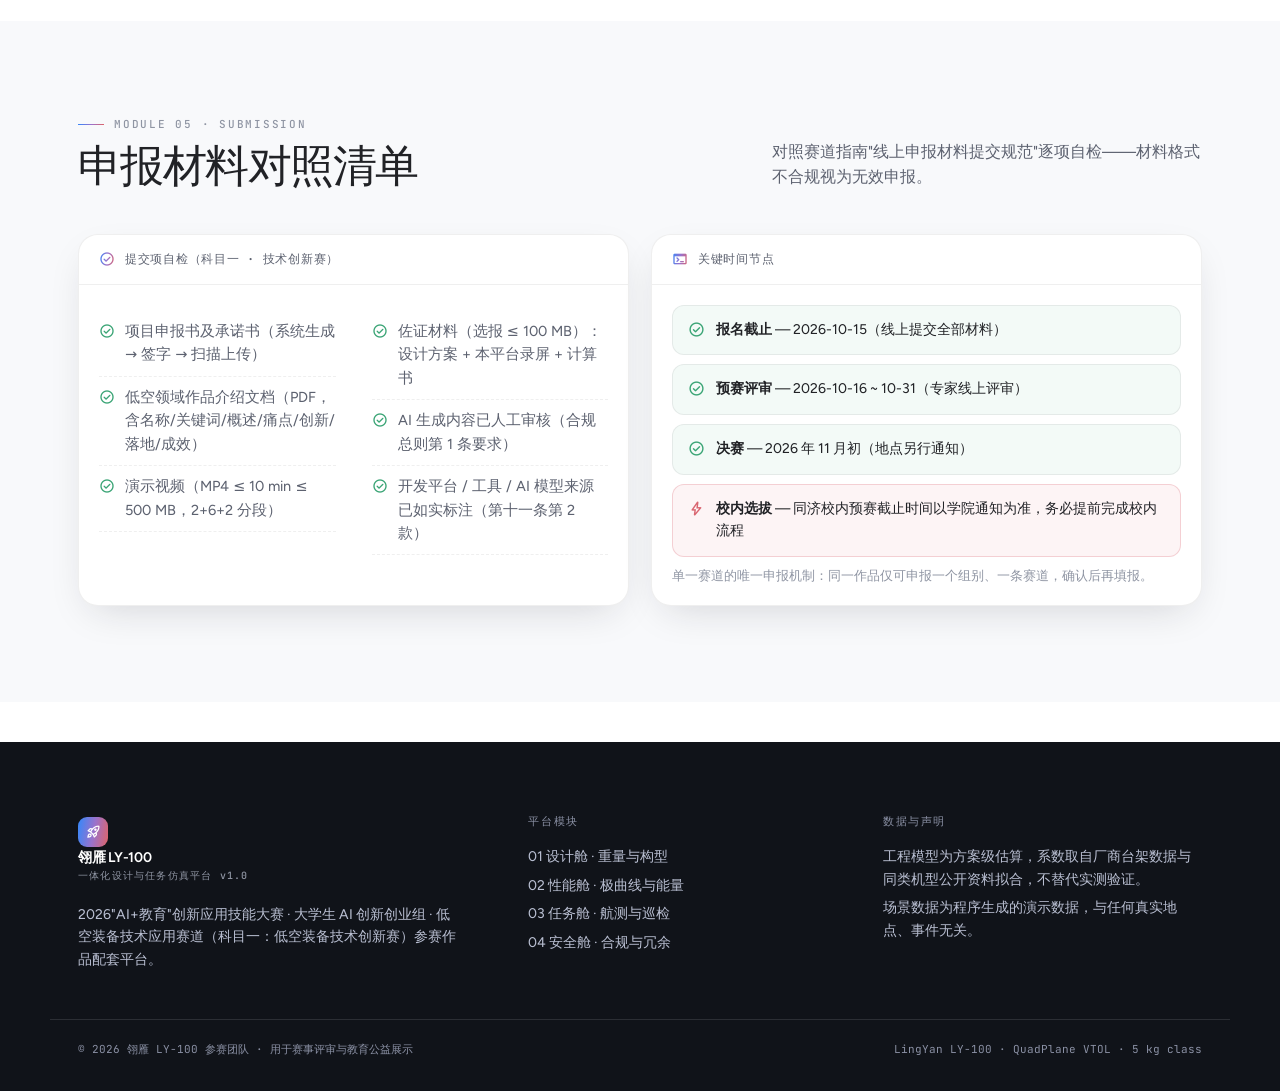
==== commit ef492885: "四维交叉检查修复：法规口径、坐标换算、极曲线、文档写实化 代码审查（子代理1）： - P0 巡检坐标 WGS84 换算按 cos(31°) 校正，米制坐标与窗口宽度解耦 - 极曲线扫描起于 1.1×失" ====
--- a/simulator/index.html
+++ b/simulator/index.html
@@ -58,7 +58,7 @@
 <!-- ================= 指标条 ================= -->
 <div class="stats">
   <div class="shell stats-inner">
-    <div class="stat rv"><span class="num" data-count="5.22" data-dec="2">0</span><sup style="font-size:.45em;color:var(--ink-3)">kg</sup><small>最大起飞重量</small><p>轻型类别 · 合规友好</p></div>
+    <div class="stat rv"><span class="num" data-count="5.22" data-dec="2">0</span><sup style="font-size:.45em;color:var(--ink-3)">kg</sup><small>最大起飞重量</small><p>小型类别 · 合规路径清晰</p></div>
     <div class="stat rv"><span class="num" data-count="90" data-dec="0">0</span><sup style="font-size:.45em;color:var(--ink-3)">min</sup><small>标称航时</small><p>巡航 19 m/s · 航程 100 km</p></div>
     <div class="stat rv"><span class="num" data-count="1.64" data-dec="2">0</span><sup style="font-size:.45em;color:var(--ink-3)">cm</sup><small>可见光 GSD@120m</small><p>满足 1:500 精度要求</p></div>
     <div class="stat rv"><span class="num" data-count="10" data-dec="0">0</span><sup style="font-size:.45em;color:var(--ink-3)">cm</sup><small>视觉引导着陆精度</small><p>RTK + ArUco 地标融合</p></div>
@@ -85,7 +85,7 @@
           </div>
           <label style="display:flex;justify-content:space-between;font:500 12px var(--mono);letter-spacing:.05em;color:var(--ink-2);margin:18px 0 6px">任务载荷组合（点选切换）</label>
           <ul id="loadList" style="list-style:none"></ul>
-          <div class="chart-note">基准动力选型：升力 4× MN2814-KV900 + 10×4.5 桨；巡航 1× MN3110-KV650 尾推 + 13×6.5 桨。可在《设计方案》中查看选型对比计算书。</div>
+          <div class="chart-note">基准动力选型：升力 4× AT2814-KV900 + 10×4.5 桨；巡航 1× MN3110-KV700 尾推 + 13×6.5 桨。选型对比计算书见《一体化设计方案》§3。</div>
         </div>
       </div>
       <div class="panel rv">
@@ -101,7 +101,7 @@
             <div class="read"><b><span id="dEnd">—</span></b><small>理论航时 (min)</small></div>
           </div>
           <div style="margin-top:16px;display:flex;align-items:center;gap:12px;flex-wrap:wrap">
-            <span class="badge ok" id="dCat"><span class="sym">check_circle</span>轻型无人机</span>
+            <span class="badge ok" id="dCat"><span class="sym">check_circle</span>小型无人机</span>
             <span id="dCompOk" style="font:400 12.5px var(--mono);color:var(--ink-2)">依据《无人驾驶航空器飞行管理暂行条例》</span>
           </div>
         </div>
@@ -125,22 +125,23 @@
         <div class="panel-head"><span class="sym">bolt</span>功率–空速极曲线</div>
         <div class="panel-body">
           <div class="chart-box tall"><canvas id="perfPolar"></canvas></div>
-          <div class="chart-note">最小功率点附近为最优滞空区；巡航点取 19 m/s（≈1.8 倍失速速度），兼顾效率与抗风裕度。</div>
+          <div class="chart-note">极曲线扫描自 1.1 倍失速速度起（失速以下不适用线性模型）。巡航点取 19 m/s（≈1.75 倍失速速度），主动让渡部分能量效率，换取抗风裕度与外业排班效率。</div>
         </div>
       </div>
       <div class="panel rv">
         <div class="panel-head"><span class="sym">merge_type</span>任务载荷–航时边界</div>
         <div class="panel-body">
           <div class="chart-box tall"><canvas id="perfLoad"></canvas></div>
-          <div class="chart-note">载荷每增加 100 g，理论航时约减 1 min——这是载荷选型与作业半径折中的定量依据（曲线由平台实时复算）。</div>
+          <div class="chart-note">载荷每增加 100 g，理论航时约减 0.5 min——这是载荷选型与作业半径折中的定量依据（曲线由平台实时复算）。</div>
         </div>
       </div>
     </div>
     <div class="grid-2" style="margin-top:22px">
       <div class="panel rv">
-        <div class="panel-head"><span class="sym">history</span>能量瀑布（单架次预算）</div>
+        <div class="panel-head"><span class="sym">history</span>能量瀑布（单架次理论剖面）</div>
         <div class="panel-body">
           <div class="chart-box"><canvas id="perfWater"></canvas></div>
+          <div class="chart-note">理论剖面 = 可用能量全部投入任务（理论航时 93 min）。实际任务规划按 15% 返航与安全储备折减，任务航时约 79 min。</div>
         </div>
       </div>
       <div class="panel rv">
@@ -155,7 +156,7 @@
             <div class="read"><b><span id="pRange">—</span></b><small>对地航程 (km)</small></div>
             <div class="read"><b><span id="pGround">—</span></b><small>对地速度 (m/s)</small></div>
           </div>
-          <div class="chart-note">巡检作业按 3–4 级风（3.3–5.4 m/s）设计边界：航时下降 &lt; 8%，仍在单架次任务包线内；6 级风以上自动返航（飞控限值）。</div>
+          <div class="chart-note">顶风不改变需用功率（航时不变），只损失地速：3–4 级风顶风对地航程下降约 18%–28%，仍在单架次任务包线内；6 级风以上自动返航（飞控限值）。</div>
         </div>
       </div>
     </div>
@@ -196,7 +197,10 @@
             <div class="read"><b><span id="sTime">—</span> min</b><small>预计任务时间</small></div>
             <div class="read"><b><span id="sSwath">—</span></b><small>旁向幅宽 / 行距 <span id="sGap"></span></small></div>
           </div>
-          <div style="margin-top:14px"><span class="badge ok" id="sSortie"><span class="sym">check_circle</span>单架次可完成</span></div>
+          <div style="margin-top:14px;display:flex;gap:10px;flex-wrap:wrap">
+            <span class="badge ok" id="sSortie"><span class="sym">check_circle</span>单架次可完成</span>
+            <span class="badge warn" id="sAltWarn" style="display:none"><span class="sym">bolt</span>航高超出 120 m 适飞真高，实飞需申请空域</span>
+          </div>
         </div>
         <div><canvas id="surveyCv" class="mission-cv"></canvas><div class="chart-note">牛耕式覆盖航线（渐变线），蓝点为等时距曝光点；半 U 型转弯按 45 m 过渡半径修正航线长度。</div></div>
       </div>
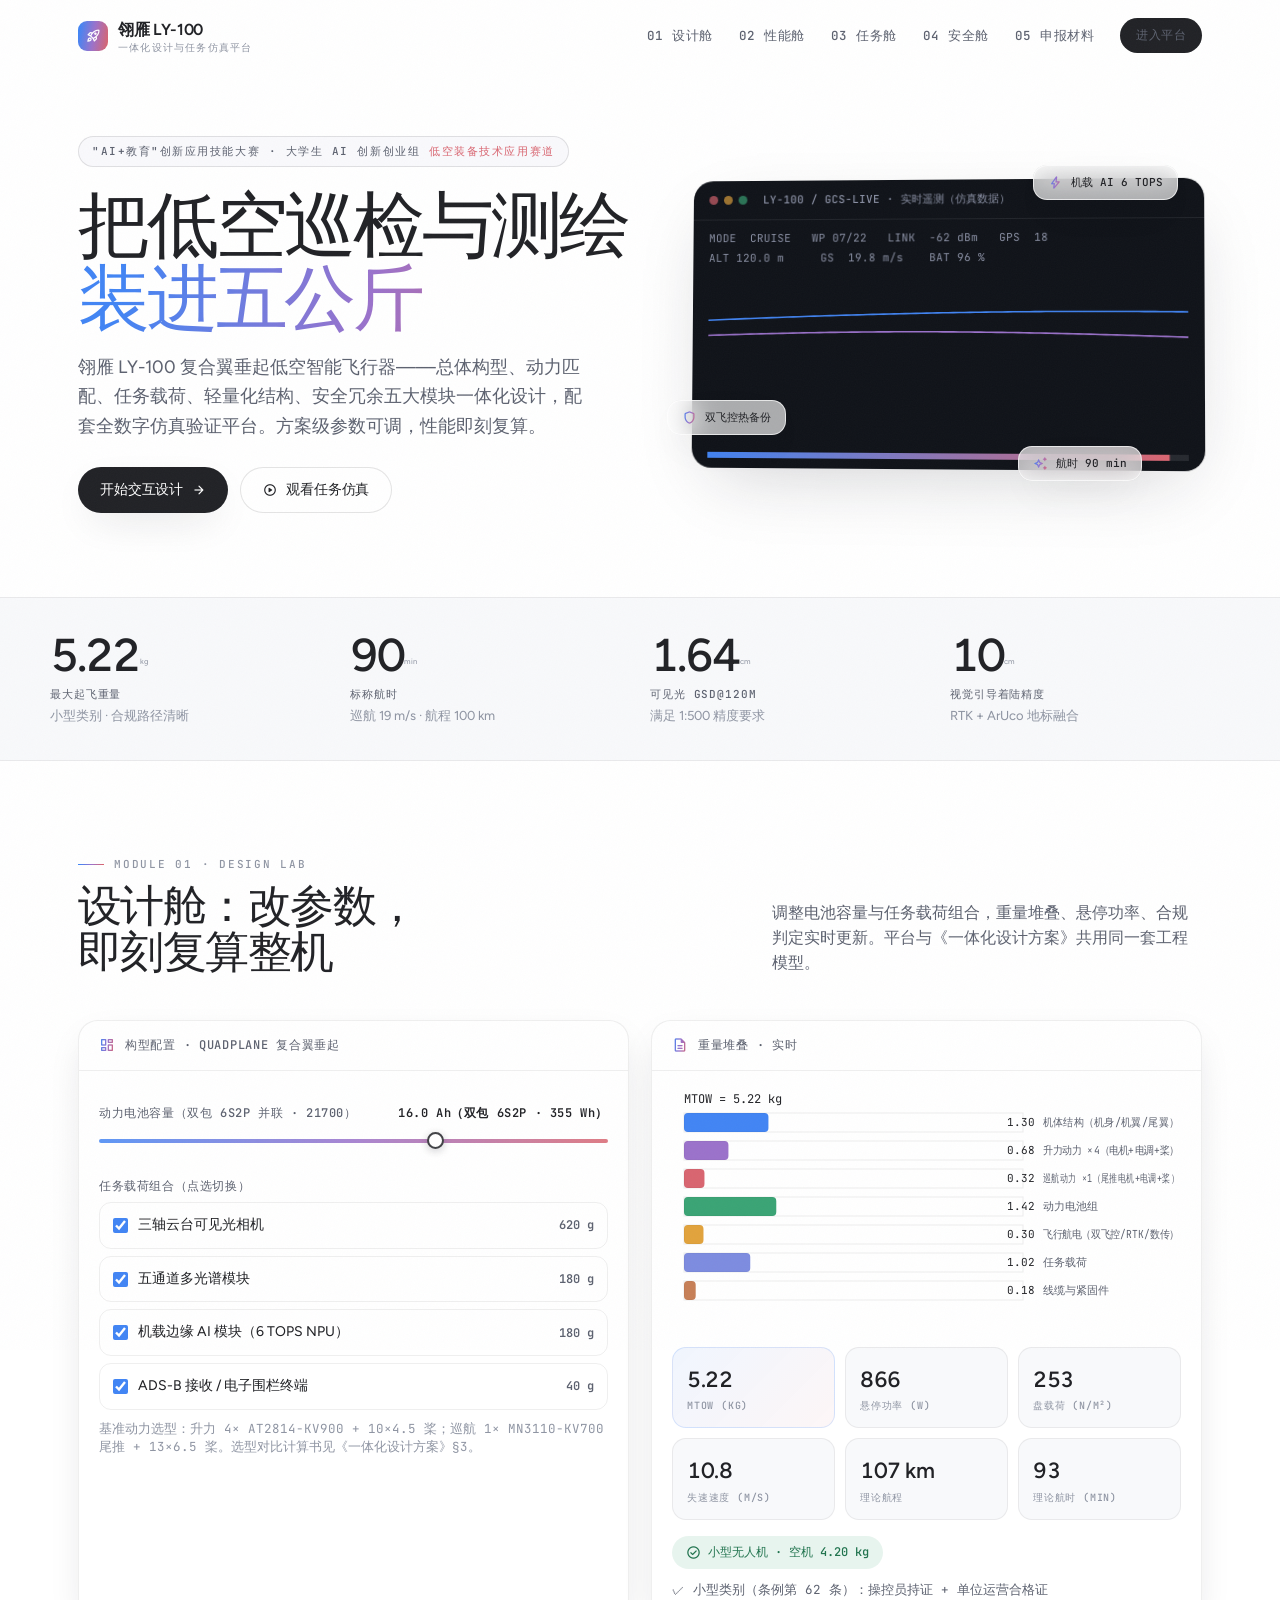
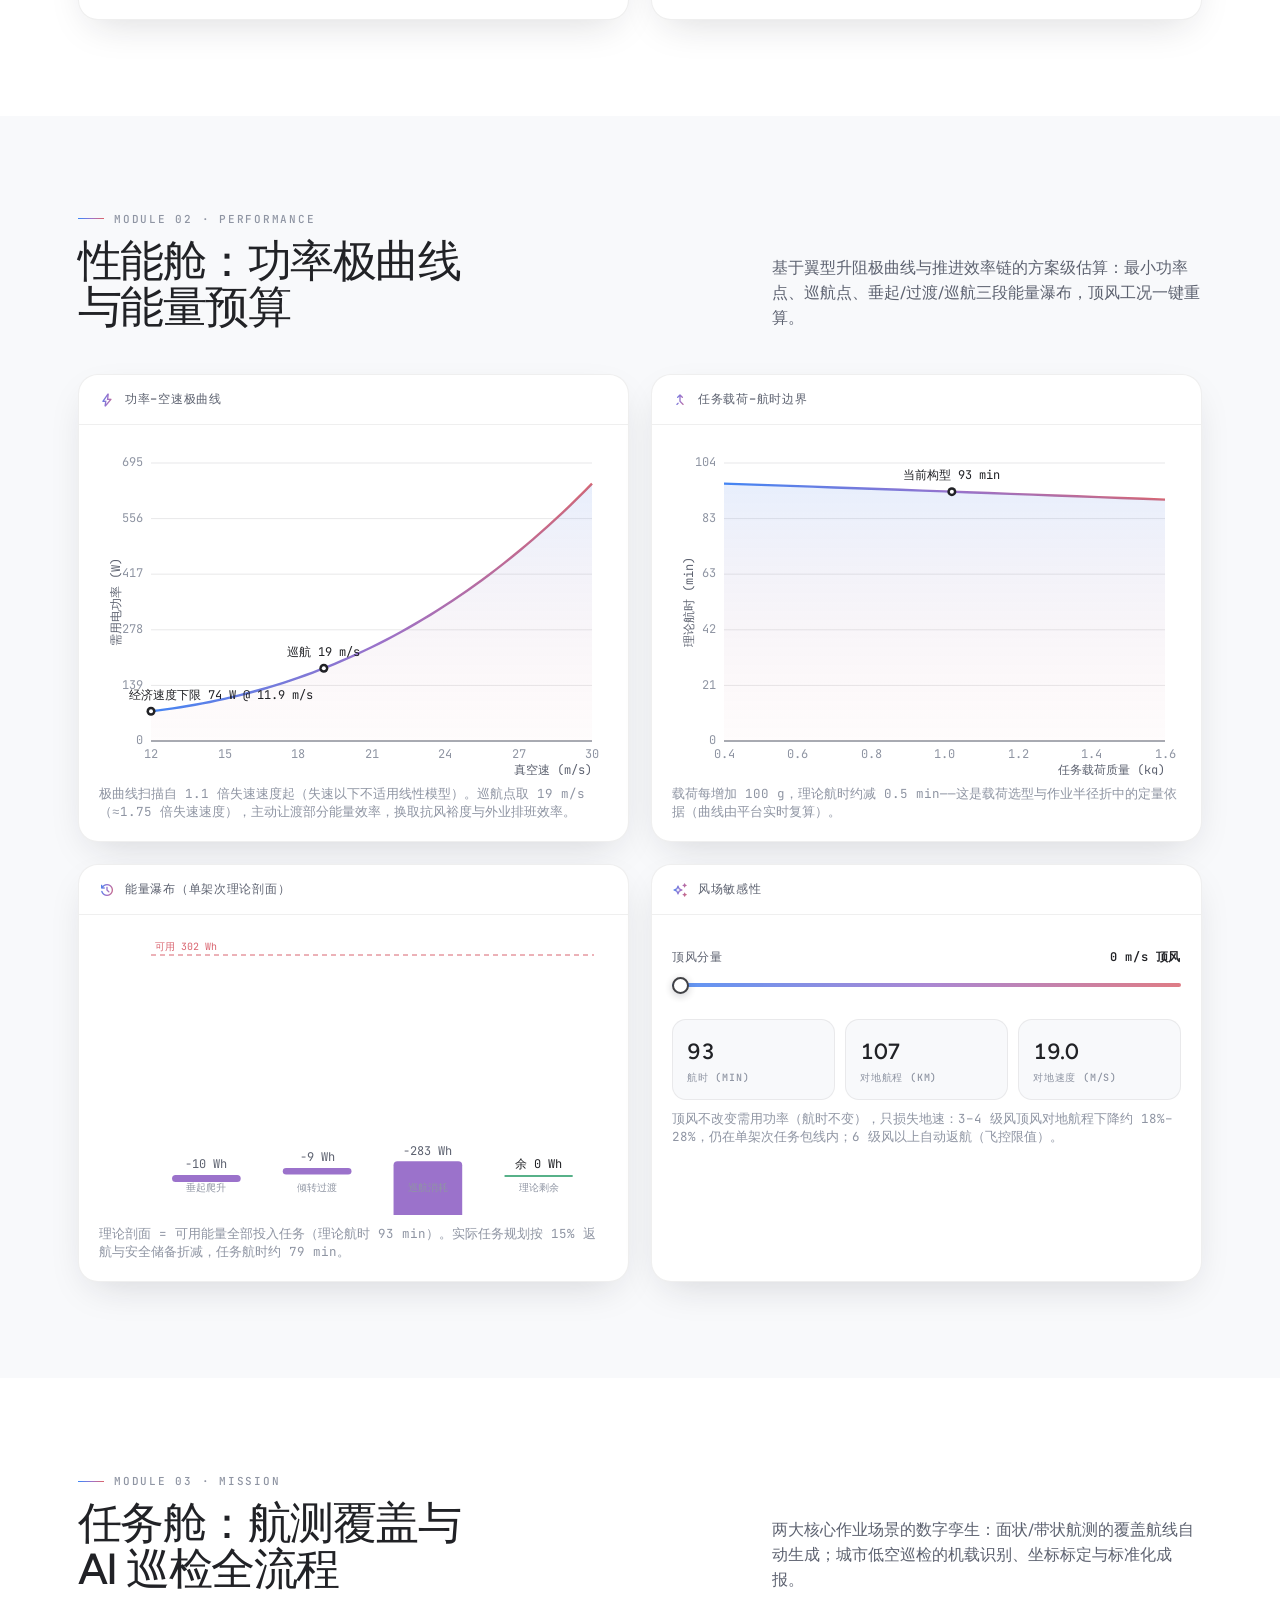
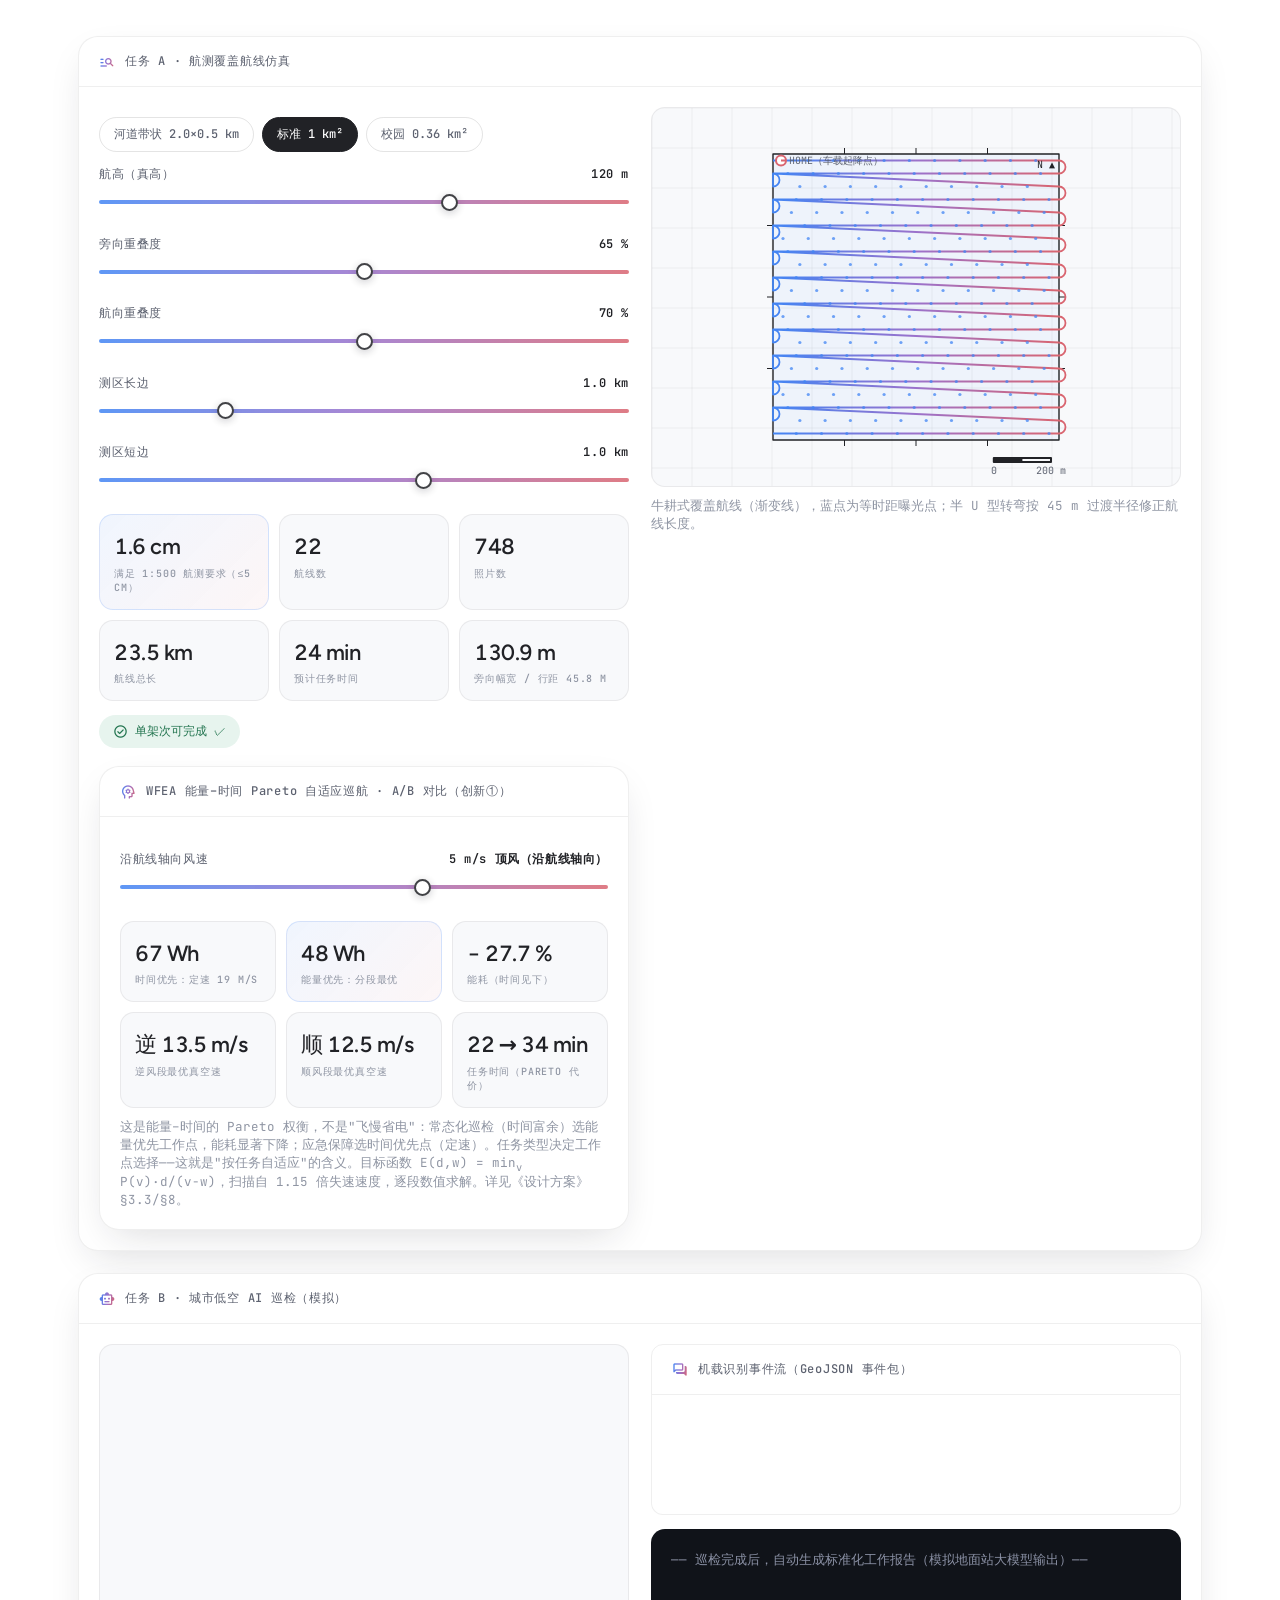
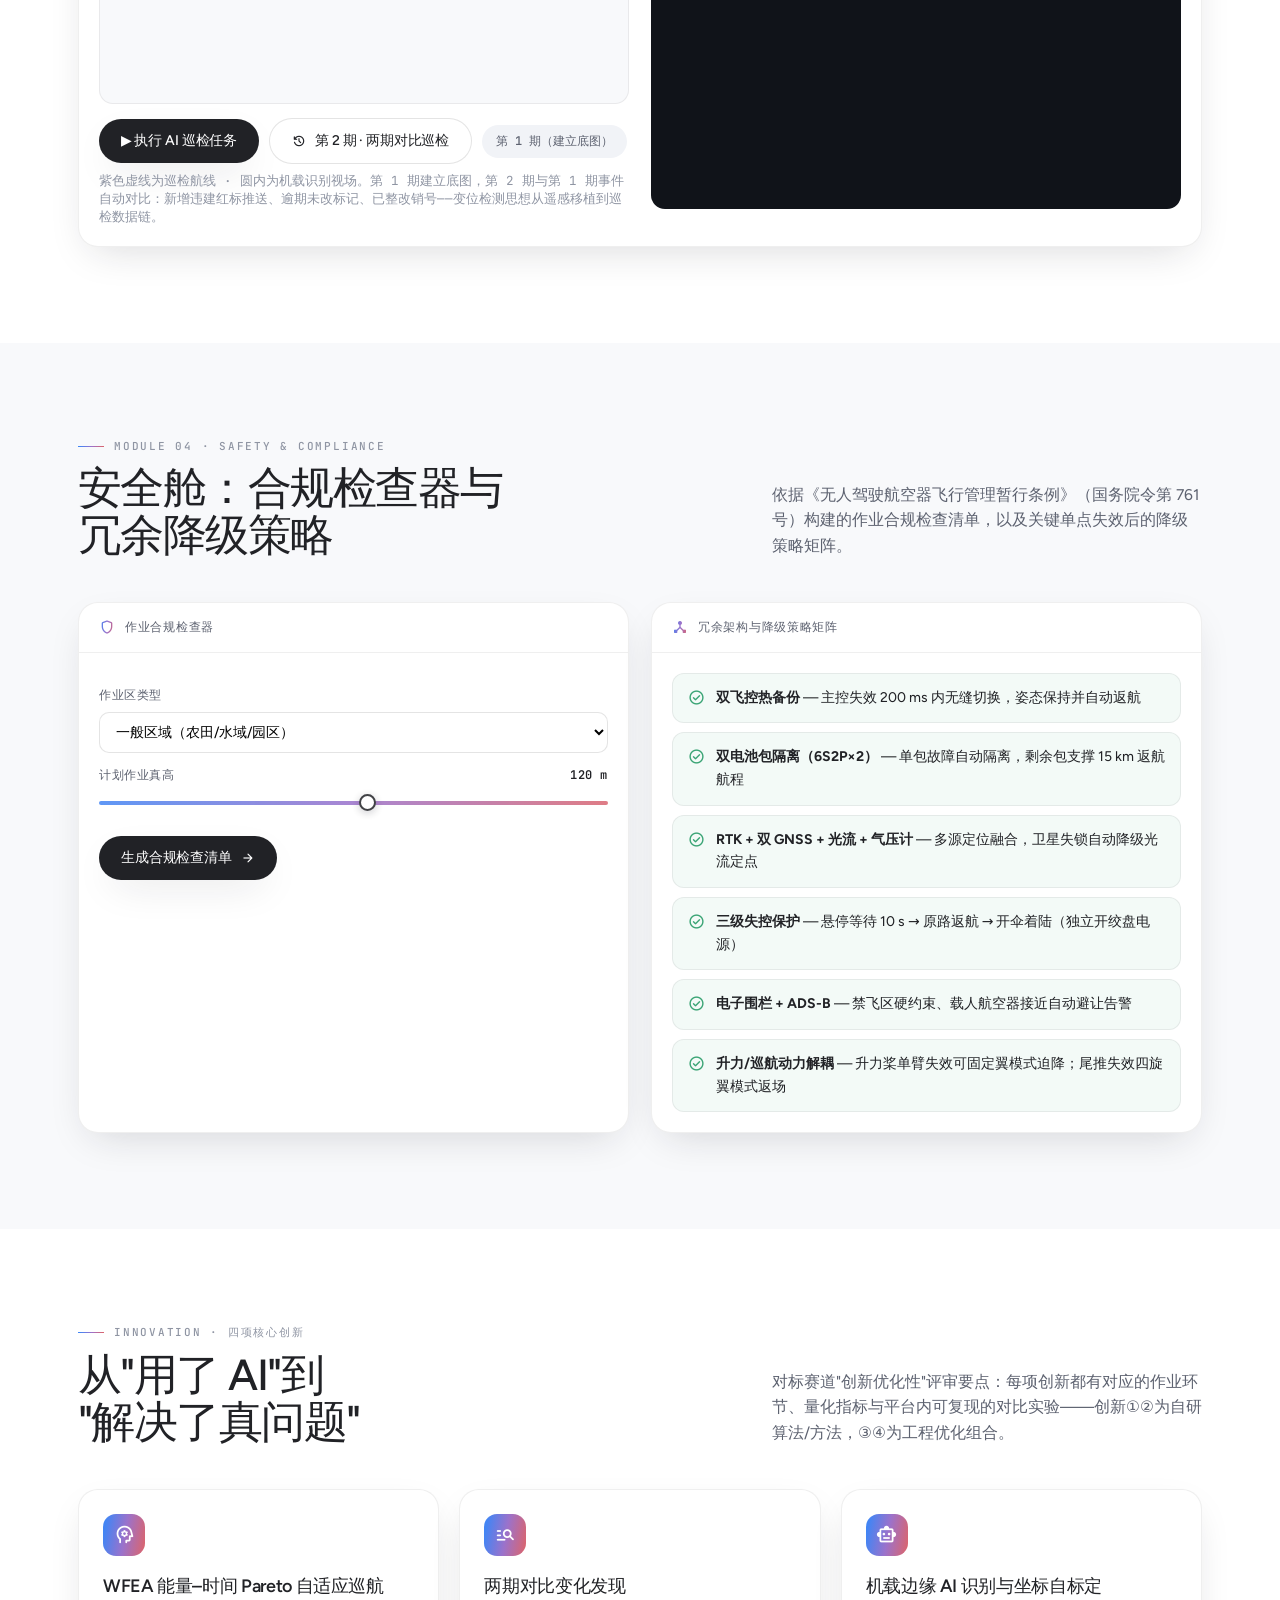
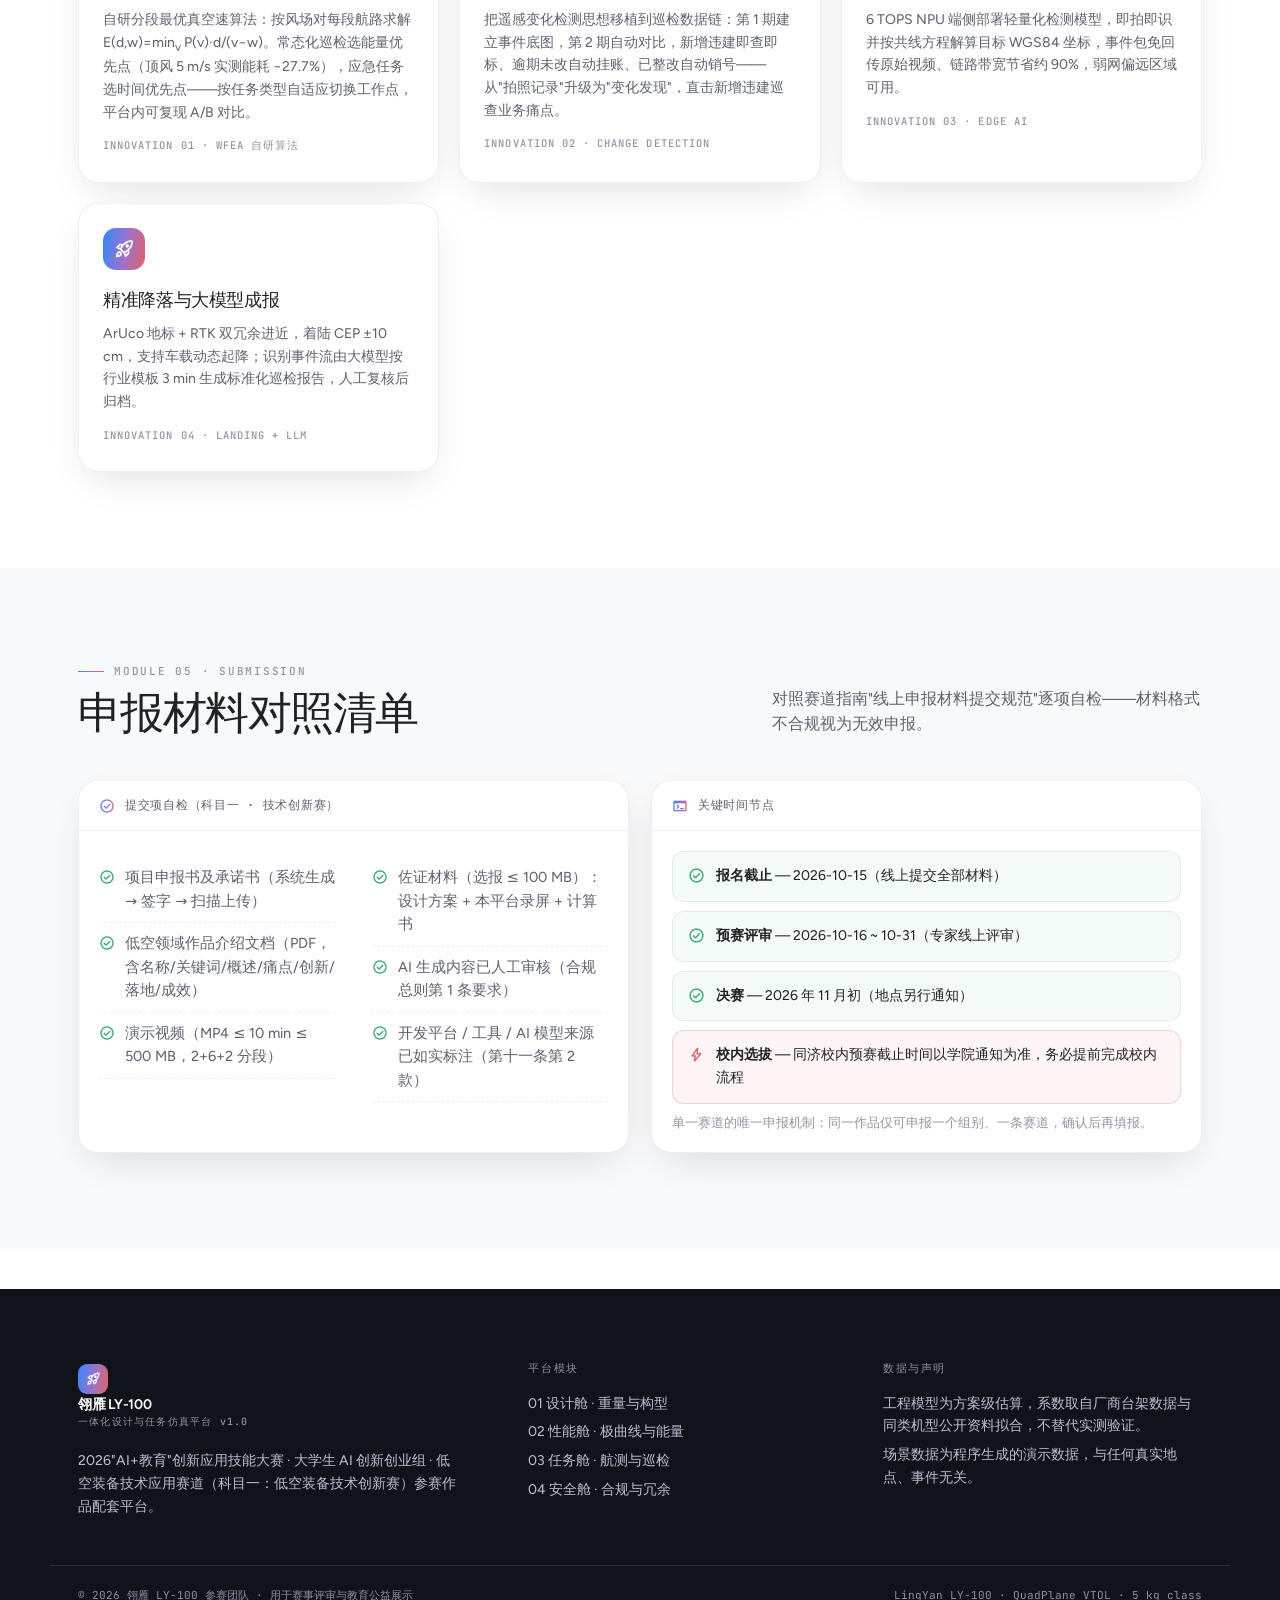
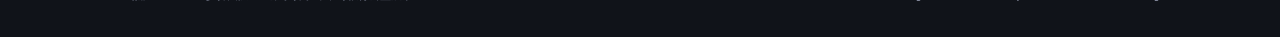
==== commit a7f95b13: "创新升级：WFEA 能量-时间 Pareto 自适应巡航 + 两期对比变化发现 回应'创新性一般'的评审担忧，新增两项可复现的自研创新：  1. WFEA 自研算法（创新①）：按风场分段数值求解最优真" ====
--- a/simulator/index.html
+++ b/simulator/index.html
@@ -201,6 +201,25 @@
             <span class="badge ok" id="sSortie"><span class="sym">check_circle</span>单架次可完成</span>
             <span class="badge warn" id="sAltWarn" style="display:none"><span class="sym">bolt</span>航高超出 120 m 适飞真高，实飞需申请空域</span>
           </div>
+          <!-- WFEA 风场感知分段自适应巡航 · A/B 对比 -->
+          <div class="panel" style="margin-top:18px">
+            <div class="panel-head"><span class="sym">psychology</span>WFEA 能量–时间 Pareto 自适应巡航 · A/B 对比（创新①）</div>
+            <div class="panel-body">
+              <div class="ctl">
+                <label>沿航线轴向风速 <b id="wWindV">5 m/s 顶风</b></label>
+                <input type="range" id="wfeaWind" min="0" max="8" step="1" value="5">
+              </div>
+              <div class="reads" style="grid-template-columns:repeat(3,1fr)">
+                <div class="read"><b><span id="wBase">—</span> Wh</b><small>时间优先：定速 19 m/s</small></div>
+                <div class="read hero-read"><b><span id="wWfea">—</span> Wh</b><small>能量优先：分段最优</small></div>
+                <div class="read"><b>− <span id="wSave">—</span> %</b><small>能耗（时间见下）</small></div>
+                <div class="read"><b>逆 <span id="wVup">—</span> m/s</b><small>逆风段最优真空速</small></div>
+                <div class="read"><b>顺 <span id="wVdn">—</span> m/s</b><small>顺风段最优真空速</small></div>
+                <div class="read"><b><span id="wBaseT">—</span> → <span id="wWfeaT">—</span> min</b><small>任务时间（Pareto 代价）</small></div>
+              </div>
+              <div class="chart-note">这是能量–时间的 Pareto 权衡，不是"飞慢省电"：常态化巡检（时间富余）选能量优先工作点，能耗显著下降；应急保障选时间优先点（定速）。任务类型决定工作点选择——这就是"按任务自适应"的含义。目标函数 E(d,w) = min<sub>v</sub> P(v)·d/(v−w)，扫描自 1.15 倍失速速度，逐段数值求解。详见《设计方案》§3.3/§8。</div>
+            </div>
+          </div>
         </div>
         <div><canvas id="surveyCv" class="mission-cv"></canvas><div class="chart-note">牛耕式覆盖航线（渐变线），蓝点为等时距曝光点；半 U 型转弯按 45 m 过渡半径修正航线长度。</div></div>
       </div>
@@ -213,10 +232,12 @@
         <div class="grid-2">
           <div>
             <canvas id="patrolCv" class="mission-cv" style="height:360px"></canvas>
-            <div style="margin-top:14px;display:flex;gap:10px;align-items:center">
+            <div style="margin-top:14px;display:flex;gap:10px;align-items:center;flex-wrap:wrap">
               <button class="btn btn-pri" id="patrolBtn">▶ 执行 AI 巡检任务</button>
-              <span style="font:400 12px var(--mono);color:var(--ink-3)">紫色虚线为巡检航线 · 圆内为机载识别视场</span>
+              <button class="btn btn-sec" id="patrolBtn2"><span class="sym">history</span>第 2 期 · 两期对比巡检</button>
+              <span class="badge" id="phaseTag" style="background:var(--card-tint);color:var(--ink-2)">第 1 期（建立底图）</span>
             </div>
+            <div class="chart-note" style="margin-top:8px">紫色虚线为巡检航线 · 圆内为机载识别视场。第 1 期建立底图，第 2 期与第 1 期事件自动对比：新增违建红标推送、逾期未改标记、已整改销号——变位检测思想从遥感移植到巡检数据链。</div>
           </div>
           <div>
             <div class="panel-head" style="border:1px solid var(--hairline-soft);border-radius:12px 12px 0 0"><span class="sym">forum</span>机载识别事件流（GeoJSON 事件包）</div>
@@ -280,15 +301,15 @@
     <div class="sec-head rv">
       <div>
         <div class="k">Innovation · 四项核心创新</div>
-        <h2>AI 与低空装备的<br>四个结合点</h2>
-      </div>
-      <p>对标赛道"创新优化性"评审维度：每项创新都落到具体作业环节，可提升效率、降低门槛或强化安全。</p>
+        <h2>从"用了 AI"到<br>"解决了真问题"</h2>
+      </div>
+      <p>对标赛道"创新优化性"评审要点：每项创新都有对应的作业环节、量化指标与平台内可复现的对比实验——创新①②为自研算法/方法，③④为工程优化组合。</p>
     </div>
     <div class="steps">
-      <div class="step rv"><div class="ic"><span class="sym">smart_toy</span></div><h3>机载边缘 AI 识别</h3><p>6 TOPS NPU 端侧部署轻量化检测模型，污染源/违建/垃圾堆积即拍即识，事件包内嵌 WGS84 坐标与置信度，免回传原始视频，节省 90% 链路带宽。</p><span class="tag">Innovation 01 · Edge AI</span></div>
-      <div class="step rv"><div class="ic"><span class="sym">psychology</span></div><h3>能量–风场感知航线优化</h3><p>航线规划引入网格化风场修正功耗模型，按剩余电量动态调整巡航速度与返航时机，全程能耗较定速方案降低约 8%。</p><span class="tag">Innovation 02 · Energy-Aware</span></div>
-      <div class="step rv"><div class="ic"><span class="sym">rocket_launch</span></div><h3>视觉引导精准降落</h3><p>ArUco 地标 + RTK 双冗余进近，着陆圆概率误差 ±10 cm，支持车载移动平台动态起降，适配无机场条件的巡检场景。</p><span class="tag">Innovation 03 · Precision Landing</span></div>
-      <div class="step rv"><div class="ic"><span class="sym">description</span></div><h3>大模型自动成报</h3><p>机载识别事件流自动汇聚为结构化任务包，地面站大模型按行业模板生成标准化巡检工作报告，人工复核后归档——呼应低空巡检岗位真实作业规范。</p><span class="tag">Innovation 04 · LLM Reporting</span></div>
+      <div class="step rv"><div class="ic"><span class="sym">psychology</span></div><h3>WFEA 能量–时间 Pareto 自适应巡航</h3><p>自研分段最优真空速算法：按风场对每段航路求解 E(d,w)=min<sub>v</sub> P(v)·d/(v−w)。常态化巡检选能量优先点（顶风 5 m/s 实测能耗 −27.7%），应急任务选时间优先点——按任务类型自适应切换工作点，平台内可复现 A/B 对比。</p><span class="tag">Innovation 01 · WFEA 自研算法</span></div>
+      <div class="step rv"><div class="ic"><span class="sym">manage_search</span></div><h3>两期对比变化发现</h3><p>把遥感变化检测思想移植到巡检数据链：第 1 期建立事件底图，第 2 期自动对比，新增违建即查即标、逾期未改自动挂账、已整改自动销号——从"拍照记录"升级为"变化发现"，直击新增违建巡查业务痛点。</p><span class="tag">Innovation 02 · Change Detection</span></div>
+      <div class="step rv"><div class="ic"><span class="sym">smart_toy</span></div><h3>机载边缘 AI 识别与坐标自标定</h3><p>6 TOPS NPU 端侧部署轻量化检测模型，即拍即识并按共线方程解算目标 WGS84 坐标，事件包免回传原始视频、链路带宽节省约 90%，弱网偏远区域可用。</p><span class="tag">Innovation 03 · Edge AI</span></div>
+      <div class="step rv"><div class="ic"><span class="sym">rocket_launch</span></div><h3>精准降落与大模型成报</h3><p>ArUco 地标 + RTK 双冗余进近，着陆 CEP ±10 cm，支持车载动态起降；识别事件流由大模型按行业模板 3 min 生成标准化巡检报告，人工复核后归档。</p><span class="tag">Innovation 04 · Landing + LLM</span></div>
     </div>
   </div>
 </section>
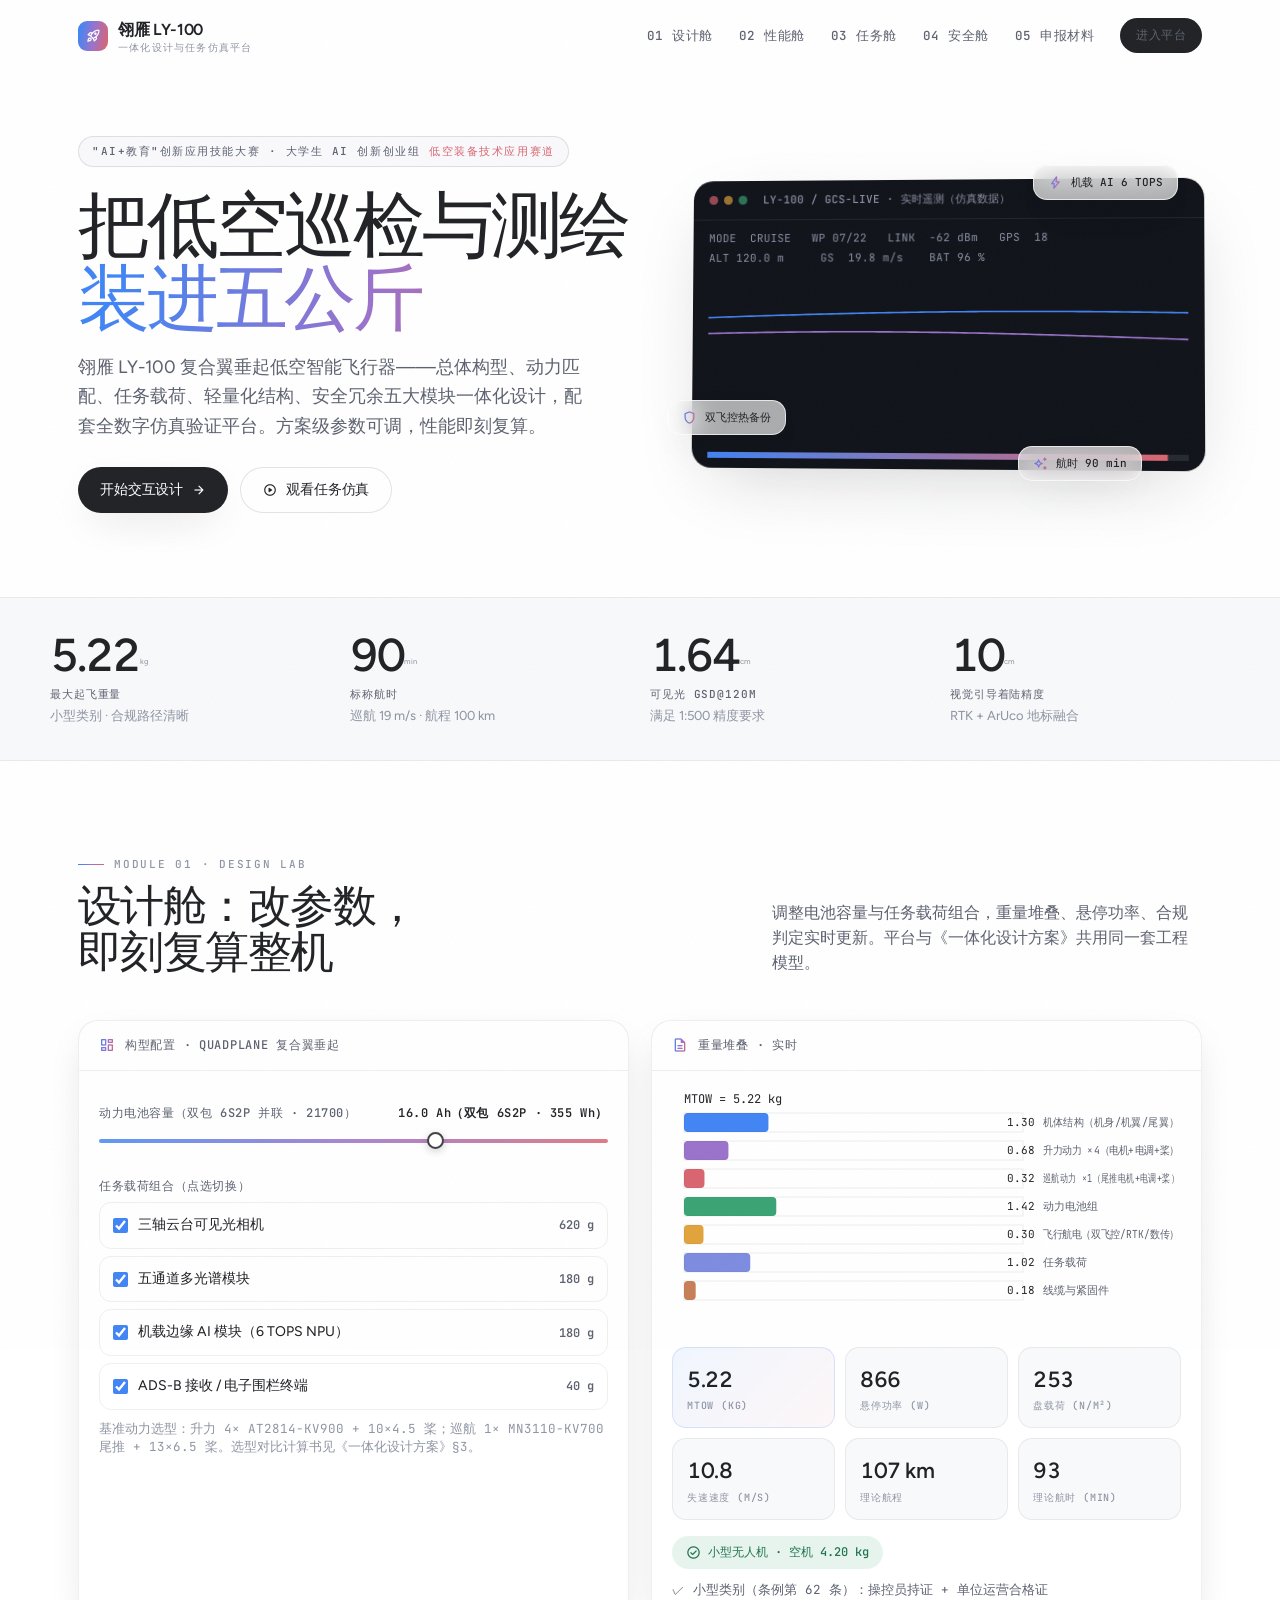
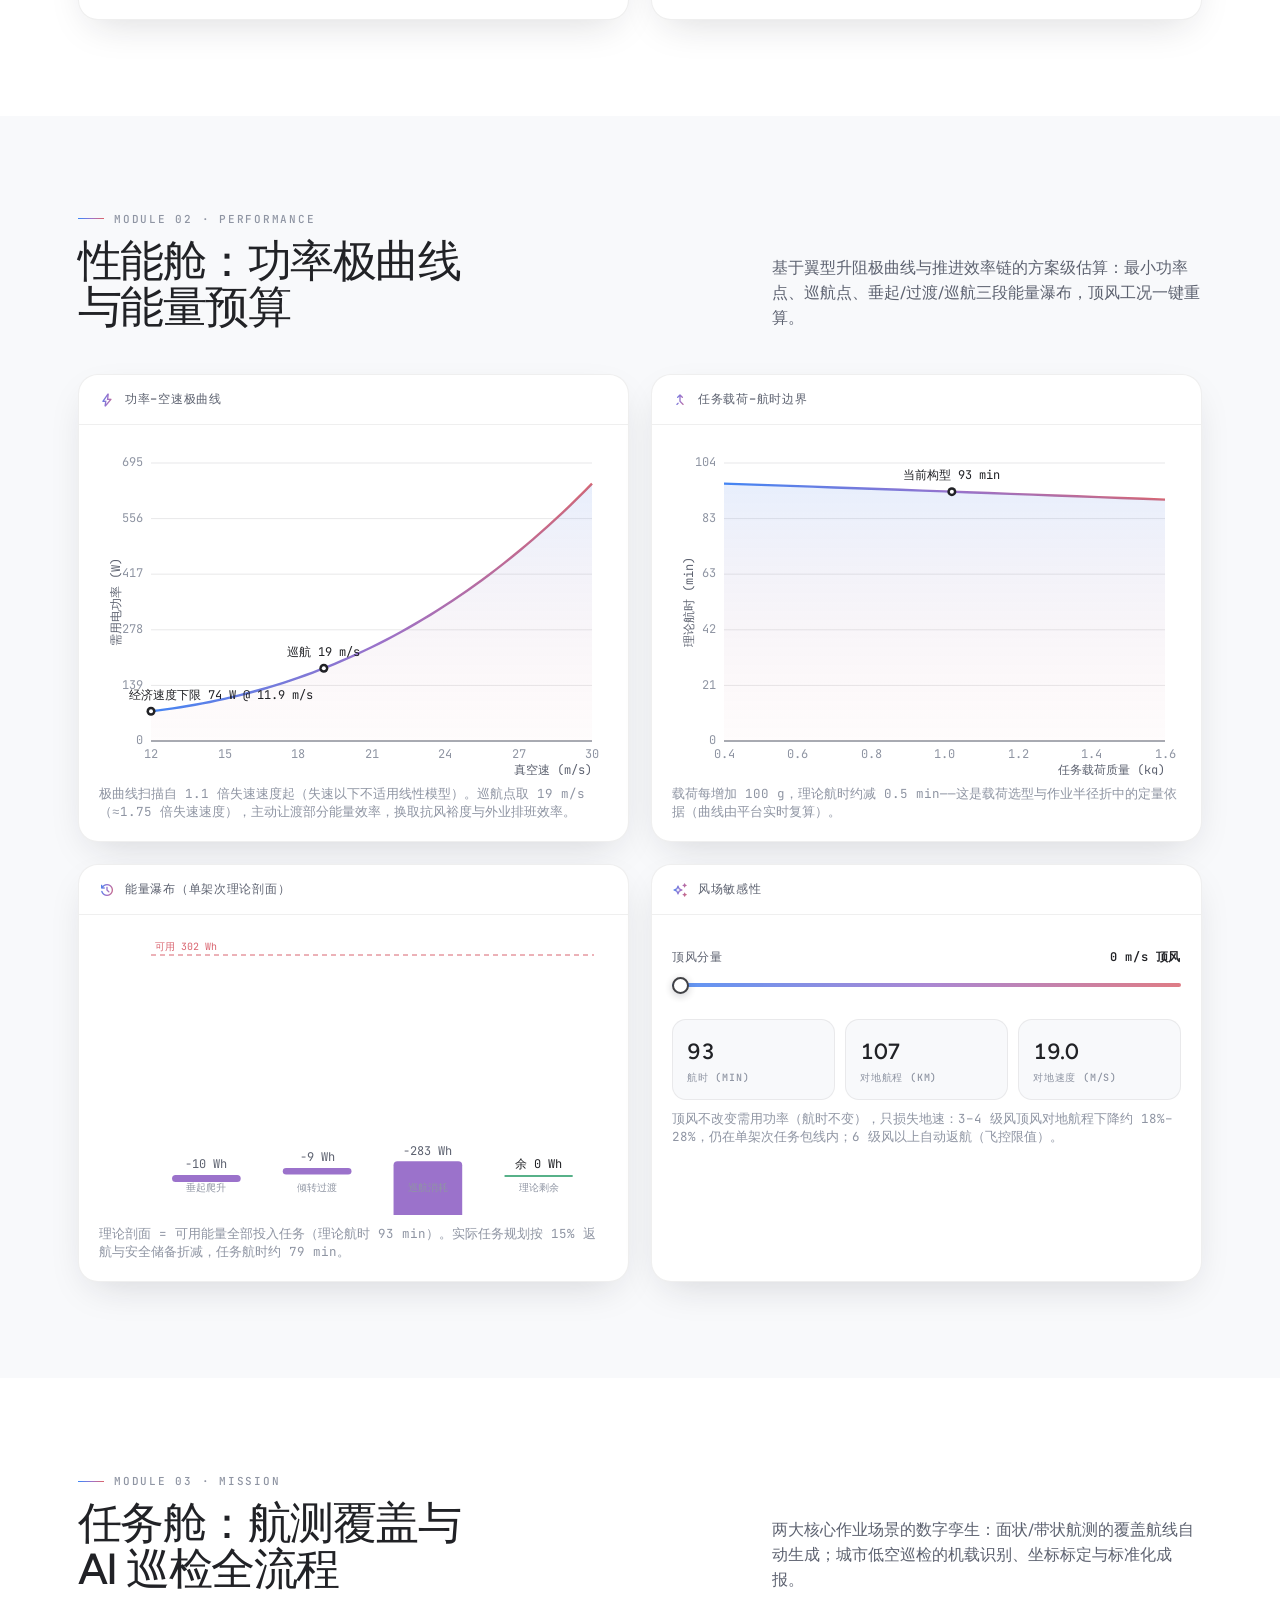
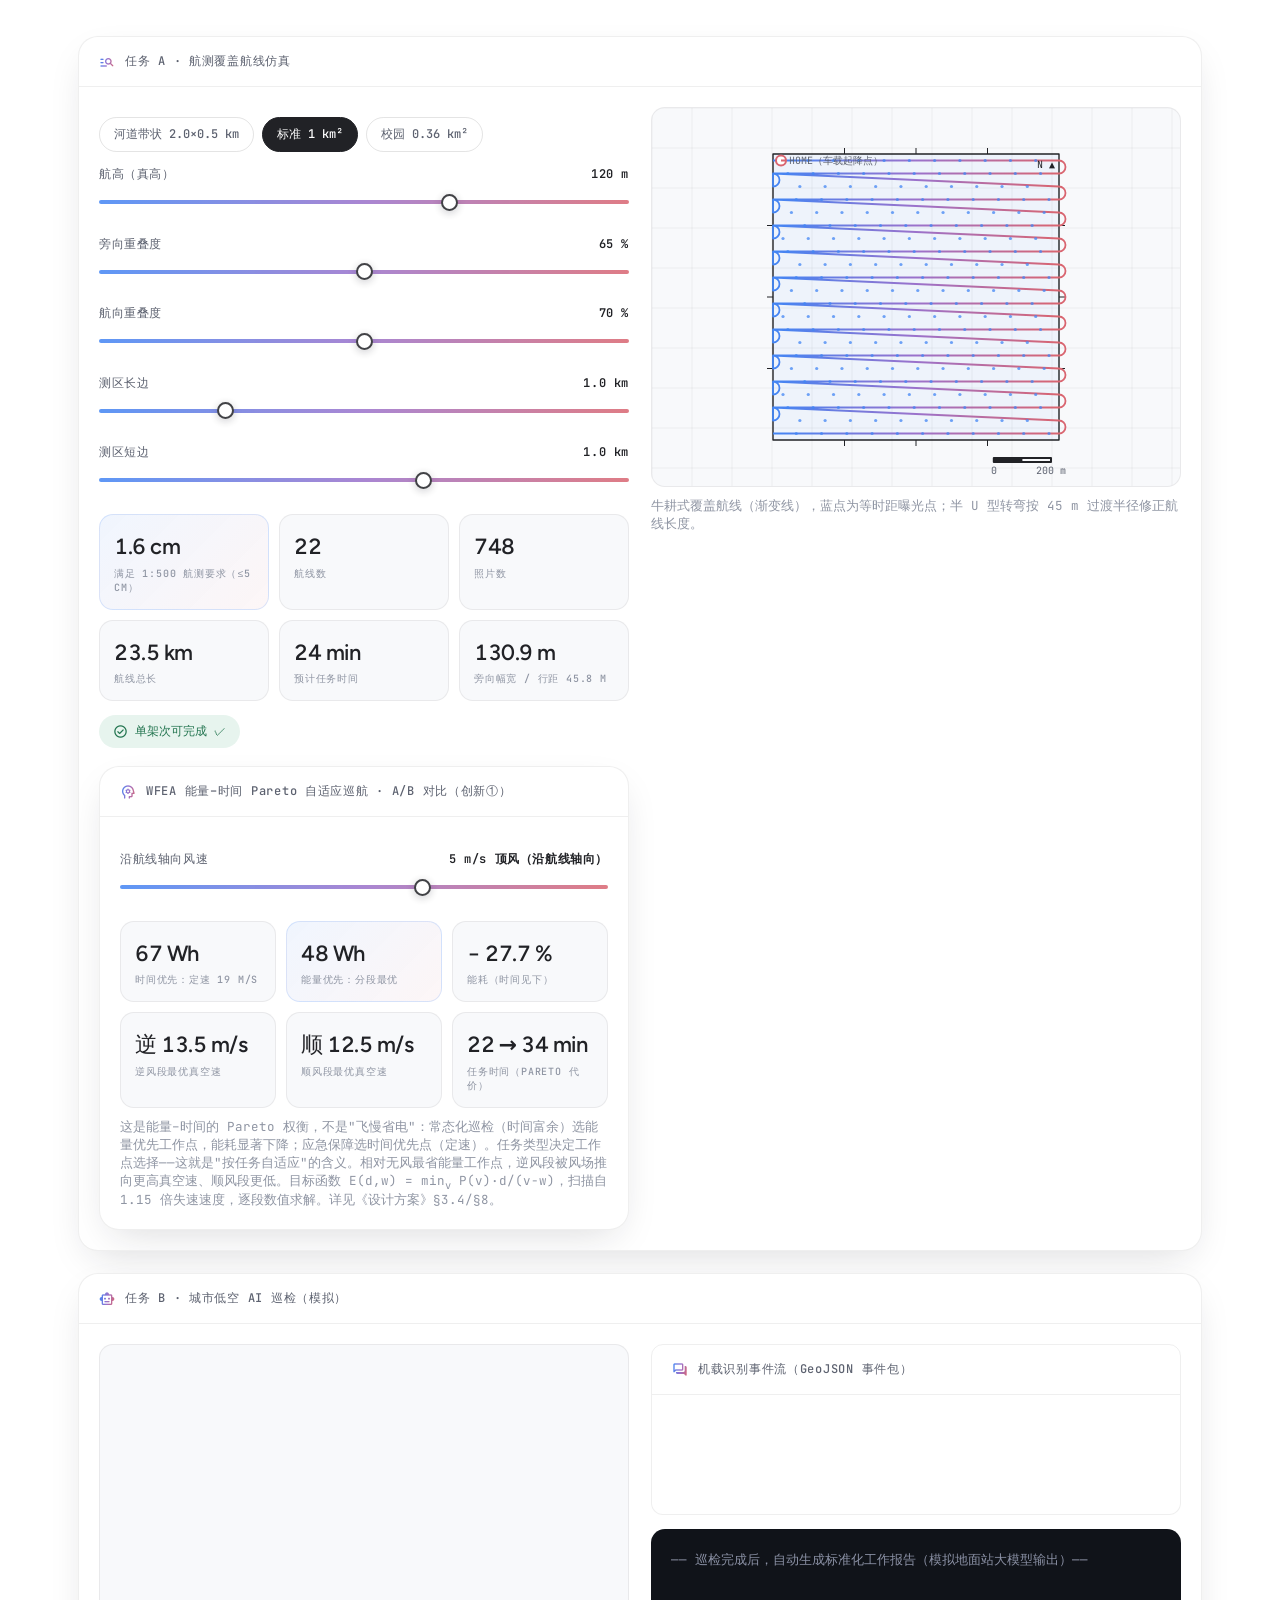
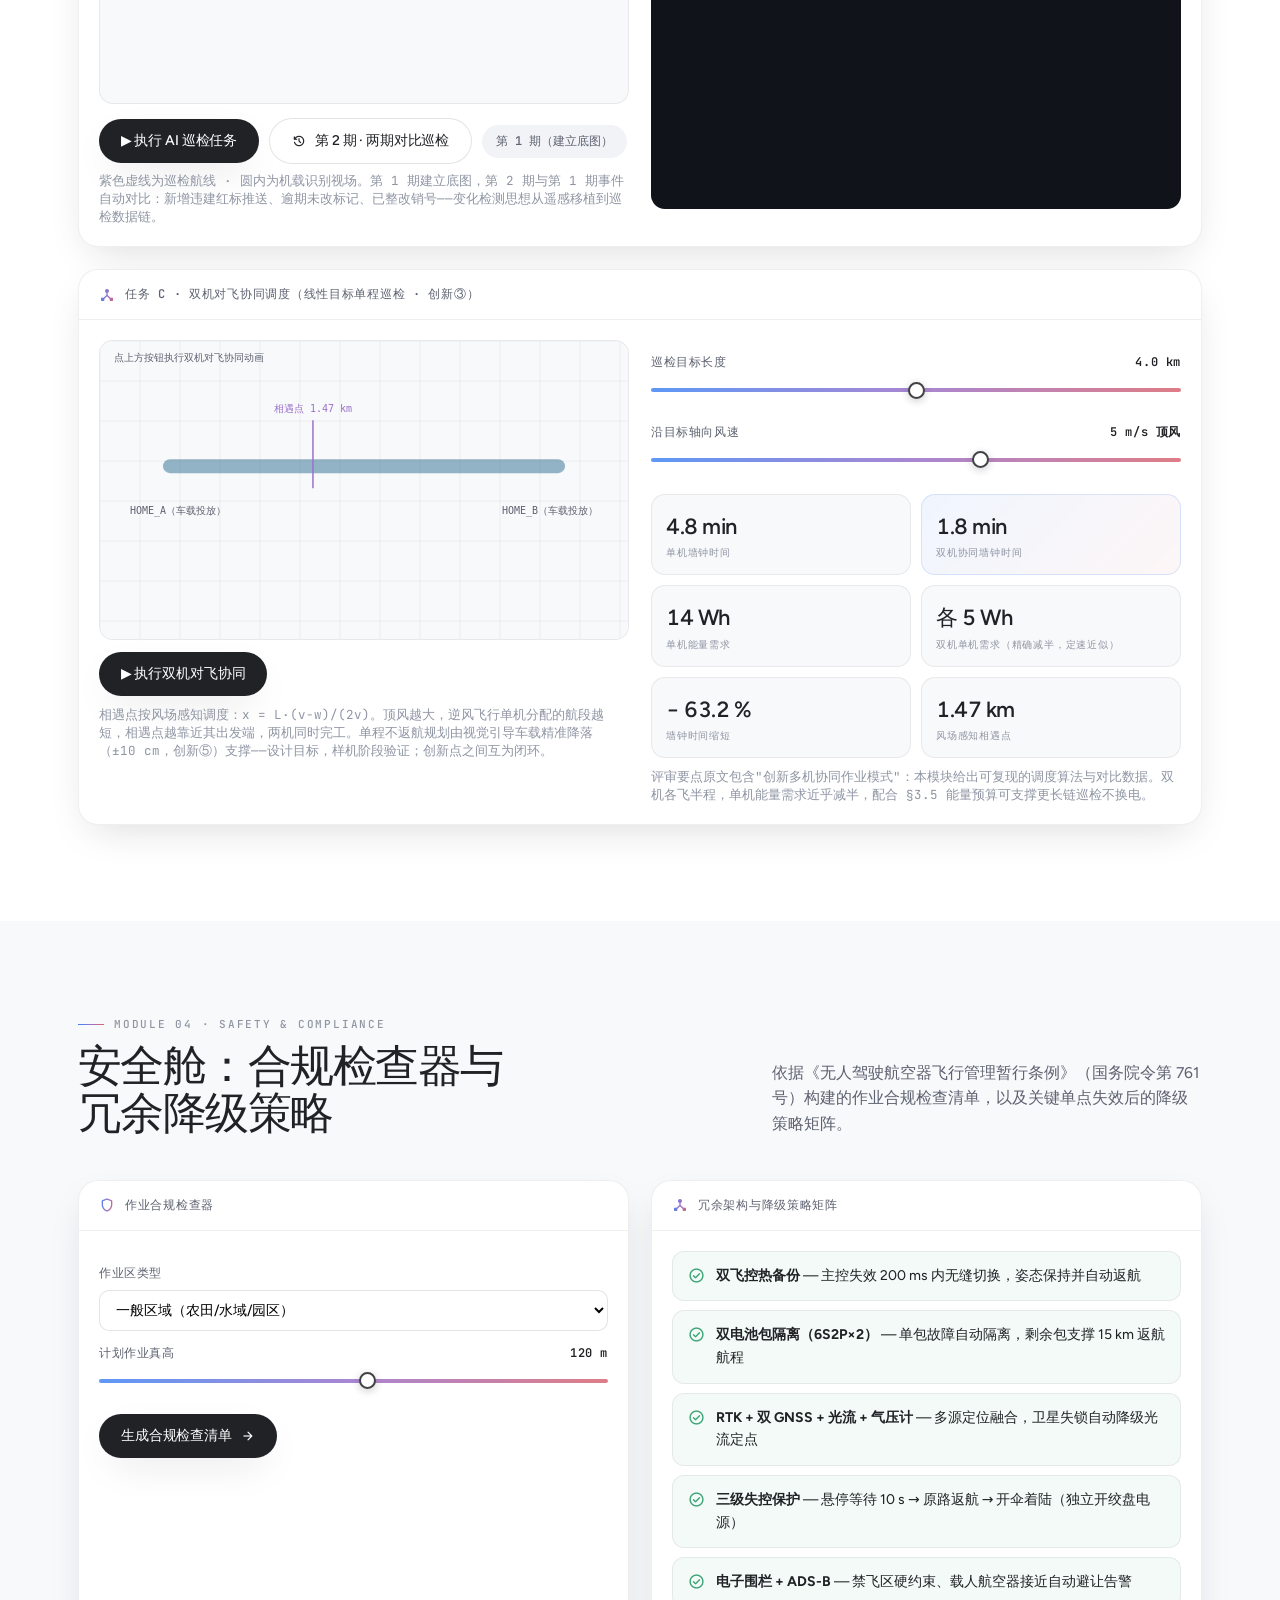
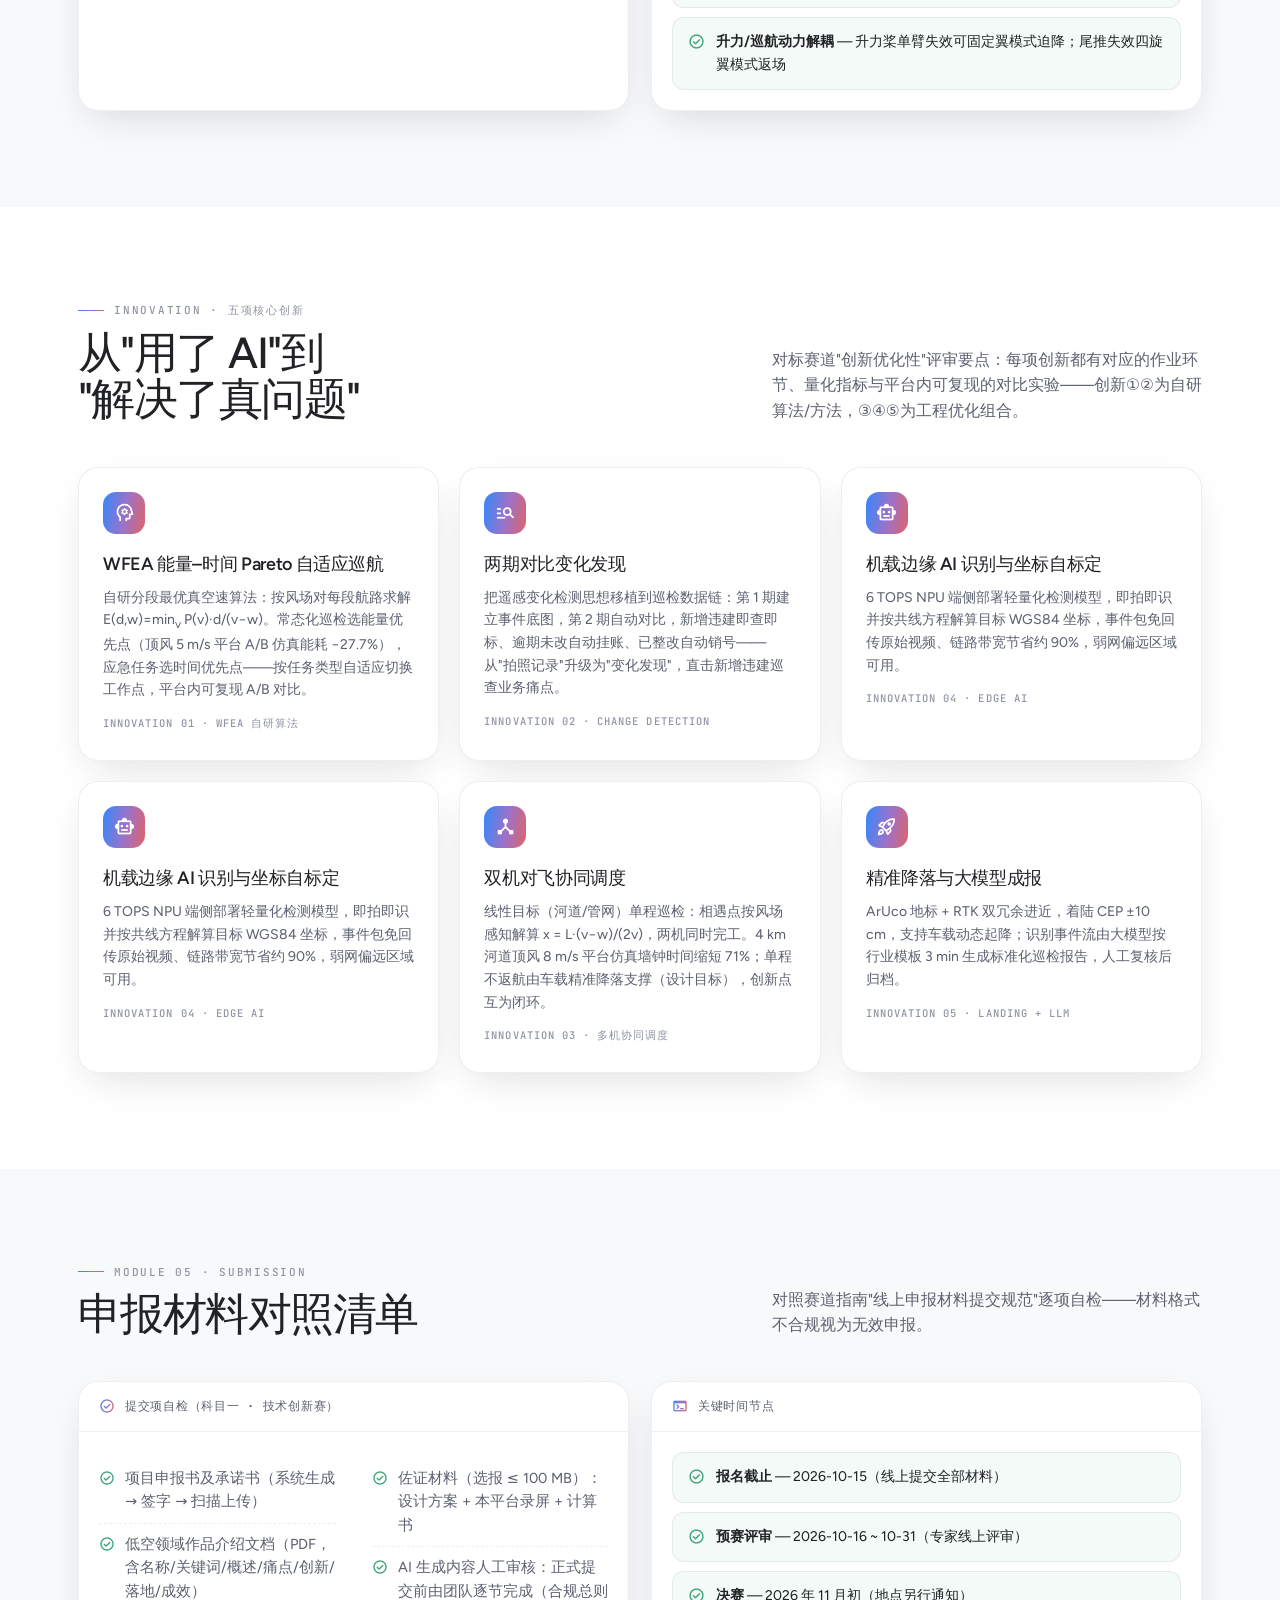
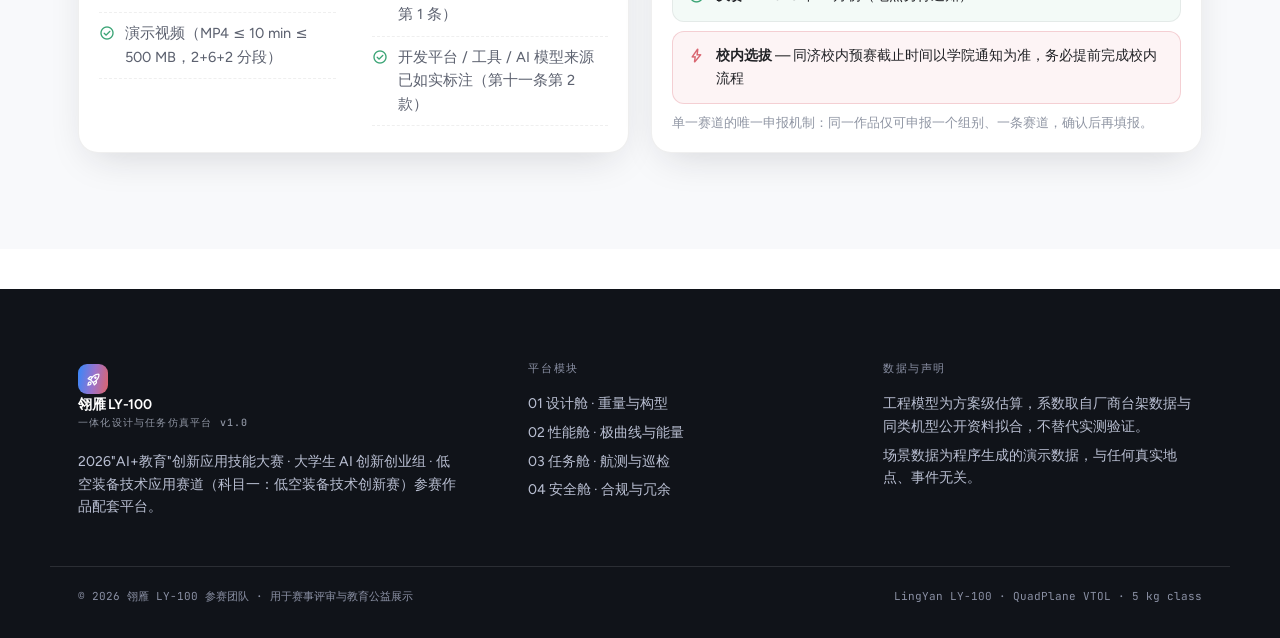
==== commit d7d2f719: "第二轮四维复审修复：双机时间单位、口径统一、事实核查落地 代码复审（子代理，node 复算）： - P1 relaySim 时间单位错 3.6 倍（km÷(m/s) 误作小时）→ 修正为   6.1/" ====
--- a/simulator/index.html
+++ b/simulator/index.html
@@ -217,7 +217,7 @@
                 <div class="read"><b>顺 <span id="wVdn">—</span> m/s</b><small>顺风段最优真空速</small></div>
                 <div class="read"><b><span id="wBaseT">—</span> → <span id="wWfeaT">—</span> min</b><small>任务时间（Pareto 代价）</small></div>
               </div>
-              <div class="chart-note">这是能量–时间的 Pareto 权衡，不是"飞慢省电"：常态化巡检（时间富余）选能量优先工作点，能耗显著下降；应急保障选时间优先点（定速）。任务类型决定工作点选择——这就是"按任务自适应"的含义。目标函数 E(d,w) = min<sub>v</sub> P(v)·d/(v−w)，扫描自 1.15 倍失速速度，逐段数值求解。详见《设计方案》§3.3/§8。</div>
+              <div class="chart-note">这是能量–时间的 Pareto 权衡，不是"飞慢省电"：常态化巡检（时间富余）选能量优先工作点，能耗显著下降；应急保障选时间优先点（定速）。任务类型决定工作点选择——这就是"按任务自适应"的含义。相对无风最省能量工作点，逆风段被风场推向更高真空速、顺风段更低。目标函数 E(d,w) = min<sub>v</sub> P(v)·d/(v−w)，扫描自 1.15 倍失速速度，逐段数值求解。详见《设计方案》§3.4/§8。</div>
             </div>
           </div>
         </div>
@@ -237,12 +237,46 @@
               <button class="btn btn-sec" id="patrolBtn2"><span class="sym">history</span>第 2 期 · 两期对比巡检</button>
               <span class="badge" id="phaseTag" style="background:var(--card-tint);color:var(--ink-2)">第 1 期（建立底图）</span>
             </div>
-            <div class="chart-note" style="margin-top:8px">紫色虚线为巡检航线 · 圆内为机载识别视场。第 1 期建立底图，第 2 期与第 1 期事件自动对比：新增违建红标推送、逾期未改标记、已整改销号——变位检测思想从遥感移植到巡检数据链。</div>
+            <div class="chart-note" style="margin-top:8px">紫色虚线为巡检航线 · 圆内为机载识别视场。第 1 期建立底图，第 2 期与第 1 期事件自动对比：新增违建红标推送、逾期未改标记、已整改销号——变化检测思想从遥感移植到巡检数据链。</div>
           </div>
           <div>
             <div class="panel-head" style="border:1px solid var(--hairline-soft);border-radius:12px 12px 0 0"><span class="sym">forum</span>机载识别事件流（GeoJSON 事件包）</div>
             <ul class="feed" id="eventFeed" style="border:1px solid var(--hairline-soft);border-top:0;border-radius:0 0 12px 12px;padding:12px;min-height:120px"></ul>
             <div class="report" id="reportBox" style="margin-top:14px"></div>
+          </div>
+        </div>
+      </div>
+    </div>
+    <!-- C 双机对飞协同 -->
+    <div class="panel rv" style="margin-top:22px">
+      <div class="panel-head"><span class="sym">device_hub</span>任务 C · 双机对飞协同调度（线性目标单程巡检 · 创新③）</div>
+      <div class="panel-body">
+        <div class="grid-2">
+          <div>
+            <canvas id="relayCv" class="mission-cv" style="height:300px"></canvas>
+            <div style="margin-top:12px">
+              <button class="btn btn-pri" id="relayBtn">▶ 执行双机对飞协同</button>
+            </div>
+            <div class="chart-note" style="margin-top:10px">相遇点按风场感知调度：x = L·(v−w)/(2v)。顶风越大，逆风飞行单机分配的航段越短，相遇点越靠近其出发端，两机同时完工。单程不返航规划由视觉引导车载精准降落（±10 cm，创新⑤）支撑——设计目标，样机阶段验证；创新点之间互为闭环。</div>
+          </div>
+          <div>
+            <div class="ctl">
+              <label>巡检目标长度 <b id="rLenV">4.0 km</b></label>
+              <input type="range" id="relayLen" min="2" max="6" step="0.5" value="4">
+            </div>
+            <div class="ctl">
+              <label>沿目标轴向风速 <b id="rWindV">5 m/s 顶风</b></label>
+              <input type="range" id="relayWind" min="0" max="8" step="1" value="5">
+            </div>
+            <div class="reads" style="grid-template-columns:repeat(2,1fr)">
+              <div class="read"><b><span id="rST">—</span> min</b><small>单机墙钟时间</small></div>
+              <div class="read hero-read"><b><span id="rDT">—</span> min</b><small>双机协同墙钟时间</small></div>
+              <div class="read"><b><span id="rSE">—</span> Wh</b><small>单机能量需求</small></div>
+              <div class="read"><b>各 <span id="rDE">—</span> Wh</b><small>双机单机需求（精确减半，定速近似）</small></div>
+              <div class="read"><b>− <span id="rSaveT">—</span> %</b><small>墙钟时间缩短</small></div>
+              <div class="read"><b><span id="rX">—</span> km</b><small>风场感知相遇点</small></div>
+            </div>
+            <div class="chart-note">评审要点原文包含"创新多机协同作业模式"：本模块给出可复现的调度算法与对比数据。双机各飞半程，单机能量需求近乎减半，配合 §3.5 能量预算可支撑更长链巡检不换电。</div>
           </div>
         </div>
       </div>
@@ -300,16 +334,18 @@
   <div class="shell">
     <div class="sec-head rv">
       <div>
-        <div class="k">Innovation · 四项核心创新</div>
+        <div class="k">Innovation · 五项核心创新</div>
         <h2>从"用了 AI"到<br>"解决了真问题"</h2>
       </div>
-      <p>对标赛道"创新优化性"评审要点：每项创新都有对应的作业环节、量化指标与平台内可复现的对比实验——创新①②为自研算法/方法，③④为工程优化组合。</p>
+      <p>对标赛道"创新优化性"评审要点：每项创新都有对应的作业环节、量化指标与平台内可复现的对比实验——创新①②为自研算法/方法，③④⑤为工程优化组合。</p>
     </div>
     <div class="steps">
-      <div class="step rv"><div class="ic"><span class="sym">psychology</span></div><h3>WFEA 能量–时间 Pareto 自适应巡航</h3><p>自研分段最优真空速算法：按风场对每段航路求解 E(d,w)=min<sub>v</sub> P(v)·d/(v−w)。常态化巡检选能量优先点（顶风 5 m/s 实测能耗 −27.7%），应急任务选时间优先点——按任务类型自适应切换工作点，平台内可复现 A/B 对比。</p><span class="tag">Innovation 01 · WFEA 自研算法</span></div>
+      <div class="step rv"><div class="ic"><span class="sym">psychology</span></div><h3>WFEA 能量–时间 Pareto 自适应巡航</h3><p>自研分段最优真空速算法：按风场对每段航路求解 E(d,w)=min<sub>v</sub> P(v)·d/(v−w)。常态化巡检选能量优先点（顶风 5 m/s 平台 A/B 仿真能耗 −27.7%），应急任务选时间优先点——按任务类型自适应切换工作点，平台内可复现 A/B 对比。</p><span class="tag">Innovation 01 · WFEA 自研算法</span></div>
       <div class="step rv"><div class="ic"><span class="sym">manage_search</span></div><h3>两期对比变化发现</h3><p>把遥感变化检测思想移植到巡检数据链：第 1 期建立事件底图，第 2 期自动对比，新增违建即查即标、逾期未改自动挂账、已整改自动销号——从"拍照记录"升级为"变化发现"，直击新增违建巡查业务痛点。</p><span class="tag">Innovation 02 · Change Detection</span></div>
-      <div class="step rv"><div class="ic"><span class="sym">smart_toy</span></div><h3>机载边缘 AI 识别与坐标自标定</h3><p>6 TOPS NPU 端侧部署轻量化检测模型，即拍即识并按共线方程解算目标 WGS84 坐标，事件包免回传原始视频、链路带宽节省约 90%，弱网偏远区域可用。</p><span class="tag">Innovation 03 · Edge AI</span></div>
-      <div class="step rv"><div class="ic"><span class="sym">rocket_launch</span></div><h3>精准降落与大模型成报</h3><p>ArUco 地标 + RTK 双冗余进近，着陆 CEP ±10 cm，支持车载动态起降；识别事件流由大模型按行业模板 3 min 生成标准化巡检报告，人工复核后归档。</p><span class="tag">Innovation 04 · Landing + LLM</span></div>
+      <div class="step rv"><div class="ic"><span class="sym">smart_toy</span></div><h3>机载边缘 AI 识别与坐标自标定</h3><p>6 TOPS NPU 端侧部署轻量化检测模型，即拍即识并按共线方程解算目标 WGS84 坐标，事件包免回传原始视频、链路带宽节省约 90%，弱网偏远区域可用。</p><span class="tag">Innovation 04 · Edge AI</span></div>
+      <div class="step rv"><div class="ic"><span class="sym">smart_toy</span></div><h3>机载边缘 AI 识别与坐标自标定</h3><p>6 TOPS NPU 端侧部署轻量化检测模型，即拍即识并按共线方程解算目标 WGS84 坐标，事件包免回传原始视频、链路带宽节省约 90%，弱网偏远区域可用。</p><span class="tag">Innovation 04 · Edge AI</span></div>
+      <div class="step rv"><div class="ic"><span class="sym">device_hub</span></div><h3>双机对飞协同调度</h3><p>线性目标（河道/管网）单程巡检：相遇点按风场感知解算 x = L·(v−w)/(2v)，两机同时完工。4 km 河道顶风 8 m/s 平台仿真墙钟时间缩短 71%；单程不返航由车载精准降落支撑（设计目标），创新点互为闭环。</p><span class="tag">Innovation 03 · 多机协同调度</span></div>
+      <div class="step rv"><div class="ic"><span class="sym">rocket_launch</span></div><h3>精准降落与大模型成报</h3><p>ArUco 地标 + RTK 双冗余进近，着陆 CEP ±10 cm，支持车载动态起降；识别事件流由大模型按行业模板 3 min 生成标准化巡检报告，人工复核后归档。</p><span class="tag">Innovation 05 · Landing + LLM</span></div>
     </div>
   </div>
 </section>
@@ -333,7 +369,7 @@
             <li><span class="sym">check_circle</span>低空领域作品介绍文档（PDF，含名称/关键词/概述/痛点/创新/落地/成效）</li>
             <li><span class="sym">check_circle</span>演示视频（MP4 ≤ 10 min ≤ 500 MB，2+6+2 分段）</li>
             <li><span class="sym">check_circle</span>佐证材料（选报 ≤ 100 MB）：设计方案 + 本平台录屏 + 计算书</li>
-            <li><span class="sym">check_circle</span>AI 生成内容已人工审核（合规总则第 1 条要求）</li>
+            <li><span class="sym">check_circle</span>AI 生成内容人工审核：正式提交前由团队逐节完成（合规总则第 1 条）</li>
             <li><span class="sym">check_circle</span>开发平台 / 工具 / AI 模型来源已如实标注（第十一条第 2 款）</li>
           </ul>
         </div>
